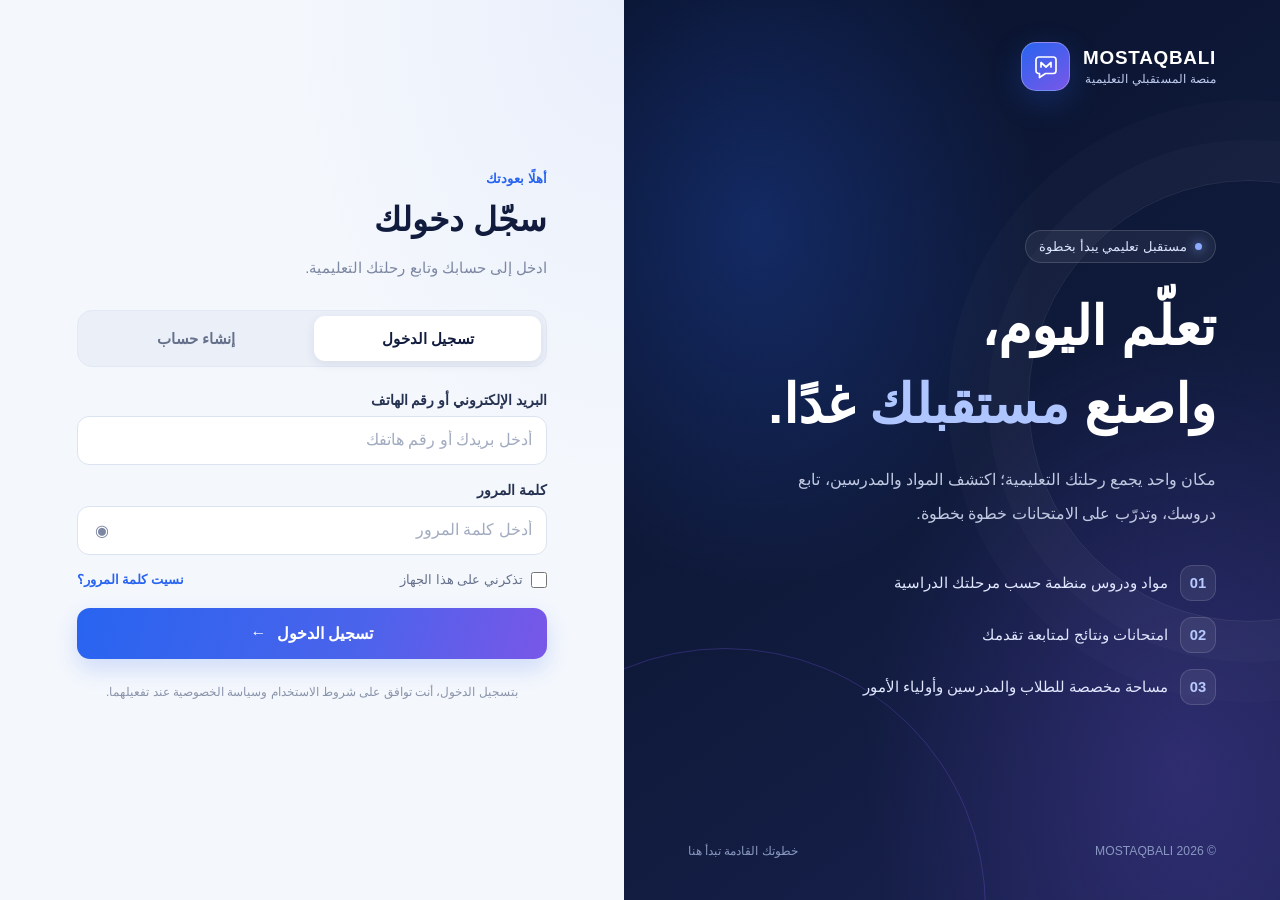
==== auth.html @ 2b3e55a7 "Update print statement from 'Hello' to 'Goodbye'" ====
<!DOCTYPE html>
<html lang="ar" dir="rtl">
<head>
<meta charset="UTF-8">
<meta name="viewport" content="width=device-width, initial-scale=1.0, viewport-fit=cover">
<meta name="theme-color" content="#101B3D">
<meta name="description" content="سجّل دخولك إلى منصة المستقبلي التعليمية أو أنشئ حسابك الجديد.">
<title>تسجيل الدخول | MOSTAQBALI</title>

<style>
:root {
  --navy: #101B3D;
  --navy-dark: #09122B;
  --blue: #2864F0;
  --purple: #7957E8;
  --bg: #F4F7FC;
  --white: #FFFFFF;
  --text: #192544;
  --muted: #7C87A2;
  --border: #E2E8F4;
  --success: #168653;
  --danger: #D63848;
  --radius: 18px;
}

* {
  box-sizing: border-box;
  margin: 0;
  padding: 0;
}

[hidden] {
  display: none !important;
}

html {
  min-height: 100%;
  scroll-behavior: smooth;
}

body {
  min-height: 100vh;
  min-height: 100dvh;
  font-family: "Cairo", "Segoe UI", Tahoma, Arial, sans-serif;
  color: var(--text);
  background: var(--bg);
}

button,
input,
select {
  font: inherit;
}

button,
select {
  cursor: pointer;
}

button:focus-visible,
input:focus-visible,
select:focus-visible {
  outline: 3px solid rgba(40,100,240,.22);
  outline-offset: 2px;
}

button:disabled {
  cursor: wait;
  opacity: .7;
}

.auth-layout {
  display: grid;
  grid-template-columns: minmax(0, 1fr) minmax(420px, .95fr);
  min-height: 100vh;
  min-height: 100dvh;
}

.brand-panel {
  position: relative;
  isolation: isolate;
  display: flex;
  flex-direction: column;
  justify-content: space-between;
  min-height: 100%;
  padding: 42px clamp(25px, 5vw, 76px);
  overflow: hidden;
  color: var(--white);
  background:
    radial-gradient(ellipse at 20% 25%, rgba(40,100,240,.26), transparent 38%),
    radial-gradient(ellipse at 85% 85%, rgba(121,87,232,.24), transparent 40%),
    linear-gradient(145deg, #09122B, #101B3D 58%, #1B2252);
}

.brand-panel::before,
.brand-panel::after {
  content: "";
  position: absolute;
  z-index: -1;
  width: 440px;
  height: 440px;
  border: 1px solid rgba(255,255,255,.09);
  border-radius: 50%;
  pointer-events: none;
}

.brand-panel::before {
  top: 20%;
  right: -190px;
  box-shadow: 0 0 0 40px rgba(255,255,255,.018),
              0 0 0 80px rgba(255,255,255,.015);
}

.brand-panel::after {
  bottom: -270px;
  left: -160px;
  width: 520px;
  height: 520px;
  border-color: rgba(121,87,232,.28);
}

.brand-header {
  display: flex;
  align-items: center;
  gap: 13px;
  direction: ltr;
  align-self: flex-start;
}

.logo-box {
  display: grid;
  place-items: center;
  width: 49px;
  height: 49px;
  flex-shrink: 0;
  border: 1px solid rgba(255,255,255,.28);
  border-radius: 15px;
  background: linear-gradient(145deg, var(--blue), var(--purple));
  box-shadow: 0 10px 30px rgba(40,100,240,.25);
}

.logo-box svg {
  width: 32px;
  height: 32px;
}

.brand-header-name {
  color: white;
  font-family: "Segoe UI", Arial, sans-serif;
  font-size: 1.18rem;
  font-weight: 800;
  letter-spacing: .04em;
}

.brand-header-subtitle {
  margin-top: 3px;
  color: #BFCBF0;
  font-size: .75rem;
  letter-spacing: .01em;
  direction: rtl;
}

.brand-main {
  width: min(100%, 540px);
  margin: 65px auto;
}

.brand-pill {
  display: inline-flex;
  align-items: center;
  gap: 8px;
  padding: 8px 13px;
  border: 1px solid rgba(255,255,255,.15);
  border-radius: 999px;
  background: rgba(255,255,255,.06);
  color: #DCE6FF;
  font-size: .8rem;
}

.brand-pill-dot {
  width: 7px;
  height: 7px;
  border-radius: 50%;
  background: #8DABFF;
  box-shadow: 0 0 12px #8DABFF;
}

.brand-title {
  margin-top: 25px;
  font-size: clamp(2rem, 4.2vw, 3.45rem);
  line-height: 1.45;
  font-weight: 800;
}

.brand-title span {
  color: #AFC5FF;
}

.brand-description {
  max-width: 440px;
  margin-top: 19px;
  color: #C0C9E1;
  font-size: 1rem;
  line-height: 2.1;
}

.feature-list {
  display: grid;
  gap: 16px;
  margin-top: 34px;
}

.feature-item {
  display: flex;
  align-items: center;
  gap: 12px;
  color: #E0E7FF;
  font-size: .92rem;
}

.feature-icon {
  display: grid;
  place-items: center;
  width: 36px;
  height: 36px;
  flex-shrink: 0;
  border: 1px solid rgba(255,255,255,.13);
  border-radius: 12px;
  background: rgba(255,255,255,.07);
  color: #B7C9FF;
  font-weight: 800;
}

.brand-footer {
  display: flex;
  justify-content: space-between;
  gap: 12px;
  color: #8998C0;
  font-size: .76rem;
}

.form-panel {
  display: flex;
  justify-content: center;
  align-items: flex-start;
  padding: 38px clamp(20px, 4vw, 64px);
  background:
    radial-gradient(ellipse at 100% 0%, rgba(40,100,240,.055), transparent 38%),
    var(--bg);
  overflow-y: auto;
}

.form-container {
  width: min(100%, 470px);
  padding-block: 10px 35px;
  margin: auto;
}

.mobile-brand {
  display: none;
  align-items: center;
  justify-content: center;
  gap: 10px;
  margin-bottom: 28px;
}

.mobile-brand .logo-box {
  width: 43px;
  height: 43px;
  border-radius: 13px;
}

.mobile-brand .logo-box svg {
  width: 29px;
  height: 29px;
}

.mobile-brand-name {
  direction: ltr;
  font-family: "Segoe UI", Arial, sans-serif;
  font-weight: 800;
  color: var(--navy);
  letter-spacing: .03em;
}

.form-heading {
  margin-bottom: 27px;
}

.eyebrow {
  margin-bottom: 9px;
  color: var(--blue);
  font-size: .81rem;
  font-weight: 800;
}

.form-heading h1 {
  color: var(--navy);
  font-size: clamp(1.65rem, 3vw, 2.05rem);
  line-height: 1.55;
  font-weight: 800;
}

.form-heading p {
  margin-top: 9px;
  color: var(--muted);
  font-size: .92rem;
  line-height: 1.9;
}

.mode-tabs {
  display: grid;
  grid-template-columns: 1fr 1fr;
  gap: 5px;
  padding: 5px;
  margin-bottom: 25px;
  border: 1px solid var(--border);
  border-radius: 15px;
  background: #EAEFF8;
}

.mode-tab {
  min-height: 45px;
  padding: 10px;
  border: 0;
  border-radius: 11px;
  background: transparent;
  color: #65708A;
  font-size: .91rem;
  font-weight: 700;
  transition: background .2s, color .2s, box-shadow .2s;
}

.mode-tab.active {
  color: var(--navy);
  background: white;
  box-shadow: 0 3px 12px rgba(16,27,61,.08);
}

.auth-form {
  display: grid;
  gap: 17px;
}

.field {
  display: grid;
  gap: 8px;
}

.field label,
.field-label {
  color: #263251;
  font-size: .85rem;
  font-weight: 700;
}

.input-wrap {
  position: relative;
}

.input-wrap input,
.field > input,
.field select {
  width: 100%;
  min-height: 49px;
  padding: 12px 14px;
  border: 1px solid #DCE3F0;
  border-radius: 12px;
  background: white;
  color: var(--text);
  outline: none;
  transition: border-color .2s, box-shadow .2s;
}

.input-wrap input {
  padding-left: 48px;
}

.input-wrap input:focus,
.field > input:focus,
.field select:focus {
  border-color: var(--blue);
  box-shadow: 0 0 0 4px rgba(40,100,240,.08);
}

input::placeholder {
  color: #A2ABC0;
}

.password-toggle {
  position: absolute;
  top: 50%;
  left: 8px;
  display: grid;
  place-items: center;
  width: 34px;
  height: 34px;
  border: 0;
  border-radius: 9px;
  background: transparent;
  color: #7C87A2;
  transform: translateY(-50%);
}

.password-toggle:hover {
  background: #F1F4FA;
}

.form-row {
  display: flex;
  align-items: center;
  justify-content: space-between;
  gap: 12px;
}

.remember-option {
  display: inline-flex;
  align-items: center;
  gap: 8px;
  color: #65708A;
  font-size: .82rem;
  cursor: pointer;
}

.remember-option input {
  width: 16px;
  height: 16px;
  accent-color: var(--blue);
}

.text-button {
  padding: 0;
  border: 0;
  background: transparent;
  color: var(--blue);
  font-size: .83rem;
  font-weight: 700;
  cursor: pointer;
}

.text-button:hover {
  color: var(--purple);
  text-decoration: underline;
}

.primary-button {
  display: flex;
  justify-content: center;
  align-items: center;
  gap: 10px;
  width: 100%;
  min-height: 51px;
  padding: 13px 18px;
  margin-top: 3px;
  border: 0;
  border-radius: 13px;
  background: linear-gradient(105deg, var(--blue), #4B63EB 60%, var(--purple));
  box-shadow: 0 10px 22px rgba(40,100,240,.18);
  color: white;
  font-weight: 800;
  transition: transform .2s, box-shadow .2s;
}

.primary-button:hover {
  transform: translateY(-1px);
  box-shadow: 0 13px 26px rgba(40,100,240,.24);
}

.primary-button:active {
  transform: scale(.99);
}

.divider {
  display: flex;
  align-items: center;
  gap: 13px;
  margin: 21px 0;
  color: #9AA4B9;
  font-size: .78rem;
}

.divider::before,
.divider::after {
  content: "";
  flex: 1;
  height: 1px;
  background: var(--border);
}

.role-label {
  margin-bottom: 10px;
}

.role-options {
  display: grid;
  grid-template-columns: repeat(3, minmax(0, 1fr));
  gap: 9px;
}

.role-option {
  position: relative;
}

.role-option input {
  position: absolute;
  opacity: 0;
  pointer-events: none;
}

.role-card {
  display: flex;
  flex-direction: column;
  align-items: center;
  justify-content: center;
  gap: 8px;
  min-height: 88px;
  padding: 10px 5px;
  border: 1px solid #DCE3F0;
  border-radius: 13px;
  background: white;
  color: #65708A;
  text-align: center;
  font-size: .78rem;
  font-weight: 700;
  cursor: pointer;
  transition: border-color .2s, background .2s, color .2s;
}

.role-card svg {
  width: 25px;
  height: 25px;
  color: #7886A8;
}

.role-option input:checked + .role-card {
  border-color: var(--blue);
  background: #F0F5FF;
  color: var(--blue);
  box-shadow: 0 0 0 2px rgba(40,100,240,.06);
}

.role-option input:checked + .role-card svg {
  color: var(--blue);
}

.role-option input:focus-visible + .role-card {
  outline: 3px solid rgba(40,100,240,.22);
  outline-offset: 2px;
}

.register-fields {
  display: grid;
  gap: 16px;
}

.two-columns {
  display: grid;
  grid-template-columns: 1fr 1fr;
  gap: 12px;
}

.upload-box {
  display: flex;
  align-items: center;
  gap: 13px;
  padding: 13px;
  border: 1px dashed #BFCBE0;
  border-radius: 13px;
  background: white;
}

.avatar-preview {
  display: grid;
  place-items: center;
  width: 56px;
  height: 56px;
  flex-shrink: 0;
  overflow: hidden;
  border: 1px solid var(--border);
  border-radius: 50%;
  background: #EEF3FF;
  color: var(--blue);
  font-size: 1.2rem;
  font-weight: 800;
}

.avatar-preview img {
  width: 100%;
  height: 100%;
  object-fit: cover;
}

.upload-copy {
  flex: 1;
  min-width: 0;
}

.upload-copy strong {
  display: block;
  margin-bottom: 4px;
  color: #263251;
  font-size: .83rem;
}

.upload-copy p {
  color: var(--muted);
  font-size: .73rem;
  line-height: 1.7;
}

.upload-button {
  display: inline-flex;
  align-items: center;
  justify-content: center;
  padding: 8px 11px;
  border: 1px solid #DCE3F0;
  border-radius: 9px;
  background: white;
  color: var(--blue);
  font-size: .76rem;
  font-weight: 700;
  cursor: pointer;
}

.upload-button:hover {
  background: #F0F5FF;
}

.upload-input {
  display: none;
}

.notice {
  padding: 12px 14px;
  border: 1px solid #DCE8FF;
  border-radius: 12px;
  background: #F0F5FF;
  color: #465A83;
  font-size: .78rem;
  line-height: 1.9;
}

.notice strong {
  color: #234DB0;
}

.status-message {
  display: none;
  padding: 12px 14px;
  border-radius: 11px;
  font-size: .84rem;
  line-height: 1.8;
}

.status-message.show {
  display: block;
}

.status-message.error {
  border: 1px solid #F2C9CE;
  background: #FFF0F1;
  color: #A82334;
}

.status-message.success {
  border: 1px solid #BDE8D0;
  background: #EDFFF5;
  color: #126C41;
}

.status-message.info {
  border: 1px solid #DCE8FF;
  background: #F0F5FF;
  color: #234DB0;
}

.form-legal {
  margin-top: 22px;
  color: #8A94AA;
  font-size: .75rem;
  line-height: 1.9;
  text-align: center;
}

.form-legal a {
  color: var(--blue);
  text-decoration: none;
}

.form-legal a:hover {
  text-decoration: underline;
}

.back-button {
  display: inline-flex;
  align-items: center;
  gap: 8px;
  margin-bottom: 22px;
  padding: 7px 0;
  border: 0;
  background: transparent;
  color: #697590;
  font-size: .85rem;
  cursor: pointer;
}

.back-button:hover {
  color: var(--blue);
}

.footer-mobile {
  display: none;
  margin-top: 25px;
  color: #8A94AA;
  font-size: .73rem;
  text-align: center;
}

@media (max-width: 980px) {
  .auth-layout {
    grid-template-columns: minmax(0, 1fr) minmax(390px, 1fr);
  }

  .brand-panel {
    padding: 32px 28px;
  }

  .brand-title {
    font-size: 2.35rem;
  }

  .form-panel {
    padding-inline: 25px;
  }
}

@media (max-width: 760px) {
  .auth-layout {
    display: block;
  }

  .brand-panel {
    display: none;
  }

  .form-panel {
    min-height: 100vh;
    min-height: 100dvh;
    padding: 28px 20px;
  }

  .form-container {
    width: min(100%, 470px);
    margin: 0 auto;
  }

  .mobile-brand {
    display: flex;
  }

  .footer-mobile {
    display: block;
  }

  .form-heading {
    margin-bottom: 22px;
  }
}

@media (max-width: 420px) {
  .form-panel {
    padding: 23px 15px;
  }

  .form-container {
    padding-top: 0;
  }

  .form-heading h1 {
    font-size: 1.65rem;
  }

  .two-columns {
    grid-template-columns: 1fr;
  }

  .role-options {
    gap: 6px;
  }

  .role-card {
    min-height: 81px;
    font-size: .73rem;
  }

  .upload-box {
    flex-wrap: wrap;
  }

  .upload-button {
    margin-right: auto;
  }
}

@media (prefers-reduced-motion: reduce) {
  *,
  *::before,
  *::after {
    scroll-behavior: auto !important;
    transition-duration: .01ms !important;
  }
}
</style>
</head>

<body>

<main class="auth-layout">

  <aside class="brand-panel" aria-label="معلومات عن المستقبلي">
    <header class="brand-header">
      <div class="logo-box" aria-hidden="true">
        <svg viewBox="0 0 64 64" fill="none" xmlns="http://www.w3.org/2000/svg">
          <path d="M12 17.5C12 14.46 14.46 12 17.5 12H46.5C49.54 12 52 14.46 52 17.5V39.5C52 42.54 49.54 45 46.5 45H31L19 53V45H17.5C14.46 45 12 42.54 12 39.5V17.5Z" stroke="white" stroke-width="3.4" stroke-linejoin="round"/>
          <path d="M22 32V23L32 32L42 23V32" stroke="white" stroke-width="3.4" stroke-linecap="round" stroke-linejoin="round"/>
        </svg>
      </div>
      <div>
        <div class="brand-header-name">MOSTAQBALI</div>
        <div class="brand-header-subtitle">منصة المستقبلي التعليمية</div>
      </div>
    </header>

    <section class="brand-main">
      <div class="brand-pill">
        <span class="brand-pill-dot"></span>
        مستقبل تعليمي يبدأ بخطوة
      </div>

      <h2 class="brand-title">
        تعلّم اليوم،<br>
        واصنع <span>مستقبلك</span> غدًا.
      </h2>

      <p class="brand-description">
        مكان واحد يجمع رحلتك التعليمية؛ اكتشف المواد والمدرسين،
        تابع دروسك، وتدرّب على الامتحانات خطوة بخطوة.
      </p>

      <div class="feature-list">
        <div class="feature-item">
          <span class="feature-icon" aria-hidden="true">01</span>
          <span>مواد ودروس منظمة حسب مرحلتك الدراسية</span>
        </div>
        <div class="feature-item">
          <span class="feature-icon" aria-hidden="true">02</span>
          <span>امتحانات ونتائج لمتابعة تقدمك</span>
        </div>
        <div class="feature-item">
          <span class="feature-icon" aria-hidden="true">03</span>
          <span>مساحة مخصصة للطلاب والمدرسين وأولياء الأمور</span>
        </div>
      </div>
    </section>

    <footer class="brand-footer">
      <span>© <span id="currentYear">2026</span> MOSTAQBALI</span>
      <span>خطوتك القادمة تبدأ هنا</span>
    </footer>
  </aside>

  <section class="form-panel">
    <div class="form-container">

      <div class="mobile-brand">
        <div class="logo-box" aria-hidden="true">
          <svg viewBox="0 0 64 64" fill="none" xmlns="http://www.w3.org/2000/svg">
            <path d="M12 17.5C12 14.46 14.46 12 17.5 12H46.5C49.54 12 52 14.46 52 17.5V39.5C52 42.54 49.54 45 46.5 45H31L19 53V45H17.5C14.46 45 12 42.54 12 39.5V17.5Z" stroke="white" stroke-width="3.4" stroke-linejoin="round"/>
            <path d="M22 32V23L32 32L42 23V32" stroke="white" stroke-width="3.4" stroke-linecap="round" stroke-linejoin="round"/>
          </svg>
        </div>
        <div class="mobile-brand-name">MOSTAQBALI</div>
      </div>

      <section id="loginView">
        <header class="form-heading">
          <div class="eyebrow">أهلًا بعودتك</div>
          <h1>سجّل دخولك</h1>
          <p>ادخل إلى حسابك وتابع رحلتك التعليمية.</p>
        </header>

        <div class="mode-tabs" role="tablist" aria-label="نوع العملية">
          <button class="mode-tab active" id="loginTab" type="button" role="tab" aria-selected="true">تسجيل الدخول</button>
          <button class="mode-tab" id="registerTab" type="button" role="tab" aria-selected="false">إنشاء حساب</button>
        </div>

        <form class="auth-form" id="loginForm" novalidate>
          <div class="field">
            <label for="loginIdentifier">البريد الإلكتروني أو رقم الهاتف</label>
            <input id="loginIdentifier" name="identifier" type="text" autocomplete="username" placeholder="أدخل بريدك أو رقم هاتفك" required>
          </div>

          <div class="field">
            <label for="loginPassword">كلمة المرور</label>
            <div class="input-wrap">
              <input id="loginPassword" name="password" type="password" autocomplete="current-password" placeholder="أدخل كلمة المرور" required minlength="8">
              <button class="password-toggle" type="button" data-toggle-password="loginPassword" aria-label="إظهار كلمة المرور">◉</button>
            </div>
          </div>

          <div class="form-row">
            <label class="remember-option">
              <input type="checkbox" id="rememberMe">
              <span>تذكرني على هذا الجهاز</span>
            </label>
            <button class="text-button" type="button" id="forgotLink">نسيت كلمة المرور؟</button>
          </div>

          <div class="status-message" id="loginMessage" role="status" aria-live="polite"></div>

          <button class="primary-button" type="submit">
            <span>تسجيل الدخول</span>
            <span aria-hidden="true">←</span>
          </button>
        </form>

        <p class="form-legal">
          بتسجيل الدخول، أنت توافق على شروط الاستخدام وسياسة الخصوصية عند تفعيلهما.
        </p>
      </section>

      <section id="registerView" hidden>
        <header class="form-heading">
          <div class="eyebrow">ابدأ رحلتك معنا</div>
          <h1>أنشئ حسابك</h1>
          <p>املأ بياناتك الأساسية لاختيار الواجهة المناسبة لك.</p>
        </header>

        <div class="mode-tabs" role="tablist" aria-label="نوع العملية">
          <button class="mode-tab" id="loginTab2" type="button" role="tab" aria-selected="false">تسجيل الدخول</button>
          <button class="mode-tab active" id="registerTab2" type="button" role="tab" aria-selected="true">إنشاء حساب</button>
        </div>

        <form class="auth-form" id="registerForm" novalidate>
          <div class="field">
            <label class="field-label">نوع الحساب</label>
            <div class="role-options">
              <label class="role-option">
                <input type="radio" name="role" value="student" checked>
                <span class="role-card">
                  <svg viewBox="0 0 24 24" fill="none" stroke="currentColor" stroke-width="1.8" aria-hidden="true">
                    <path d="M3 9L12 4L21 9L12 14L3 9Z" stroke-linejoin="round"/>
                    <path d="M6 11V16C9 19 15 19 18 16V11M21 9V15" stroke-linecap="round" stroke-linejoin="round"/>
                  </svg>
                  طالب
                </span>
              </label>

              <label class="role-option">
                <input type="radio" name="role" value="teacher">
                <span class="role-card">
                  <svg viewBox="0 0 24 24" fill="none" stroke="currentColor" stroke-width="1.8" aria-hidden="true">
                    <rect x="3" y="4" width="18" height="13" rx="2"/>
                    <path d="M8 21H16M12 17V21M8 9H16M8 12H13" stroke-linecap="round"/>
                  </svg>
                  مدرس
                </span>
              </label>

              <label class="role-option">
                <input type="radio" name="role" value="parent">
                <span class="role-card">
                  <svg viewBox="0 0 24 24" fill="none" stroke="currentColor" stroke-width="1.8" aria-hidden="true">
                    <circle cx="9" cy="8" r="3"/>
                    <path d="M3 20V18C3 14.7 5.7 13 9 13C12.3 13 15 14.7 15 18V20M17 5.5C19 6 20 7.2 20 9C20 10.5 19.2 11.5 17.5 12M18 15C20 15.5 21 17 21 19V20" stroke-linecap="round"/>
                  </svg>
                  ولي أمر
                </span>
              </label>
            </div>
          </div>

          <div class="field">
            <label for="registerName">الاسم الكامل</label>
            <input id="registerName" name="name" type="text" autocomplete="name" placeholder="اكتب اسمك بالكامل" required minlength="3" maxlength="100">
          </div>

          <div class="two-columns">
            <div class="field">
              <label for="registerEmail">البريد الإلكتروني</label>
              <input id="registerEmail" name="email" type="email" autocomplete="email" placeholder="name@example.com" required>
            </div>
            <div class="field">
              <label for="registerPhone">رقم الهاتف</label>
              <input id="registerPhone" name="phone" type="tel" inputmode="tel" autocomplete="tel" placeholder="01xxxxxxxxx" required>
            </div>
          </div>

          <div class="two-columns">
            <div class="field">
              <label for="registerPassword">كلمة المرور</label>
              <div class="input-wrap">
                <input id="registerPassword" name="password" type="password" autocomplete="new-password" placeholder="8 أحرف على الأقل" minlength="8" required>
                <button class="password-toggle" type="button" data-toggle-password="registerPassword" aria-label="إظهار كلمة المرور">◉</button>
              </div>
            </div>
            <div class="field">
              <label for="confirmPassword">تأكيد كلمة المرور</label>
              <div class="input-wrap">
                <input id="confirmPassword" name="confirmPassword" type="password" autocomplete="new-password" placeholder="أعد كتابة كلمة المرور" minlength="8" required>
                <button class="password-toggle" type="button" data-toggle-password="confirmPassword" aria-label="إظهار كلمة المرور">◉</button>
              </div>
            </div>
          </div>

          <div class="field">
            <label for="governorate">المحافظة</label>
            <select id="governorate" name="governorate" required>
              <option value="">اختر المحافظة</option>
              <option>القاهرة</option>
              <option>الجيزة</option>
              <option>الإسكندرية</option>
              <option>القليوبية</option>
              <option>المنوفية</option>
              <option>الغربية</option>
              <option>الشرقية</option>
              <option>الدقهلية</option>
              <option>دمياط</option>
              <option>كفر الشيخ</option>
              <option>البحيرة</option>
              <option>الإسماعيلية</option>
              <option>بورسعيد</option>
              <option>السويس</option>
              <option>شمال سيناء</option>
              <option>جنوب سيناء</option>
              <option>البحر الأحمر</option>
              <option>مطروح</option>
              <option>الفيوم</option>
              <option>بني سويف</option>
              <option>المنيا</option>
              <option>أسيوط</option>
              <option>سوهاج</option>
              <option>قنا</option>
              <option>الأقصر</option>
              <option>أسوان</option>
              <option>الوادي الجديد</option>
            </select>
          </div>

          <div class="two-columns">
            <div class="field">
              <label for="district">المركز أو الحي</label>
              <input id="district" name="district" type="text" placeholder="اكتب المركز أو الحي" required>
            </div>
            <div class="field">
              <label for="locality">القرية أو المنطقة</label>
              <input id="locality" name="locality" type="text" placeholder="اكتب المنطقة" required>
            </div>
          </div>

          <div class="field" id="studentEducationFields">
            <label for="stage">المرحلة الدراسية</label>
            <select id="stage" name="stage">
              <option value="">اختر المرحلة</option>
              <option value="primary">الابتدائية</option>
              <option value="preparatory">الإعدادية</option>
              <option value="secondary">الثانوية</option>
            </select>
          </div>

          <div class="two-columns" id="gradeBranchFields">
            <div class="field">
              <label for="grade">الصف الدراسي</label>
              <select id="grade" name="grade" disabled>
                <option value="">اختر الصف</option>
              </select>
            </div>
            <div class="field" id="branchField" hidden>
              <label for="branch">الشعبة</label>
              <select id="branch" name="branch">
                <option value="">اختر الشعبة</option>
              </select>
            </div>
          </div>

          <div class="field">
            <label class="field-label" for="profileImage">الصورة الشخصية (اختياري)</label>
            <div class="upload-box">
              <div class="avatar-preview" id="avatarPreview" aria-label="معاينة الصورة">م</div>
              <div class="upload-copy">
                <strong>أضف صورة لحسابك</strong>
                <p>PNG أو JPG — حتى 3 ميجابايت</p>
              </div>
              <label class="upload-button" for="profileImage">اختيار صورة</label>
              <input class="upload-input" id="profileImage" name="profileImage" type="file" accept="image/png,image/jpeg,image/webp">
            </div>
          </div>

          <label class="remember-option">
            <input id="acceptTerms" type="checkbox" required>
            <span>أوافق على شروط الاستخدام وسياسة الخصوصية.</span>
          </label>

          <div class="notice">
            <strong>تنبيه:</strong> التسجيل في هذه النسخة هو نموذج واجهة فقط. لن يتم إنشاء حساب حقيقي أو حفظ كلمة المرور قبل ربط النظام بخادم آمن.
          </div>

          <div class="status-message" id="registerMessage" role="status" aria-live="polite"></div>

          <button class="primary-button" type="submit">
            <span>مراجعة بيانات الحساب</span>
            <span aria-hidden="true">←</span>
          </button>
        </form>

        <p class="form-legal">يمكنك تعديل بياناتك قبل إرسالها إلى نظام التسجيل الحقيقي عند تفعيله.</p>
      </section>

      <section id="forgotView" hidden>
        <button class="back-button" id="backToLogin" type="button">→ العودة لتسجيل الدخول</button>

        <header class="form-heading">
          <div class="eyebrow">استعادة الوصول</div>
          <h1>نسيت كلمة المرور؟</h1>
          <p>أدخل البريد الإلكتروني المرتبط بحسابك. ستحتاج خدمة المصادقة الحقيقية لإرسال رابط الاستعادة.</p>
        </header>

        <form class="auth-form" id="forgotForm" novalidate>
          <div class="field">
            <label for="forgotEmail">البريد الإلكتروني</label>
            <input id="forgotEmail" name="email" type="email" autocomplete="email" placeholder="name@example.com" required>
          </div>

          <div class="notice">
            <strong>ملاحظة:</strong> لن يتم إرسال رسالة فعلية قبل ربط الموقع بخدمة البريد والمصادقة.
          </div>

          <div class="status-message" id="forgotMessage" role="status" aria-live="polite"></div>

          <button class="primary-button" type="submit">متابعة الاستعادة ←</button>
        </form>
      </section>

      <footer class="footer-mobile">
        © <span id="mobileYear">2026</span> MOSTAQBALI — المستقبلي
      </footer>

    </div>
  </section>
</main>

<script>
(function () {
  "use strict";

  const $ = (selector) => document.querySelector(selector);

  const loginView = $("#loginView");
  const registerView = $("#registerView");
  const forgotView = $("#forgotView");

  const loginTab = $("#loginTab");
  const registerTab = $("#registerTab");
  const loginTab2 = $("#loginTab2");
  const registerTab2 = $("#registerTab2");

  const loginForm = $("#loginForm");
  const registerForm = $("#registerForm");
  const forgotForm = $("#forgotForm");

  const loginMessage = $("#loginMessage");
  const registerMessage = $("#registerMessage");
  const forgotMessage = $("#forgotMessage");

  const roleInputs = document.querySelectorAll('input[name="role"]');
  const studentEducationFields = $("#studentEducationFields");
  const gradeBranchFields = $("#gradeBranchFields");
  const stageSelect = $("#stage");
  const gradeSelect = $("#grade");
  const branchField = $("#branchField");
  const branchSelect = $("#branch");

  $("#currentYear").textContent = new Date().getFullYear();
  $("#mobileYear").textContent = new Date().getFullYear();

  function showMessage(element, message, type) {
    element.textContent = message;
    element.className = "status-message show " + type;
  }

  function clearMessage(element) {
    element.textContent = "";
    element.className = "status-message";
  }

  function showView(viewName) {
    loginView.hidden = viewName !== "login";
    registerView.hidden = viewName !== "register";
    forgotView.hidden = viewName !== "forgot";

    loginTab.classList.toggle("active", viewName === "login");
    registerTab.classList.toggle("active", viewName === "register");
    loginTab.setAttribute("aria-selected", String(viewName === "login"));
    registerTab.setAttribute("aria-selected", String(viewName === "register"));

    loginTab2.classList.toggle("active", viewName === "login");
    registerTab2.classList.toggle("active", viewName === "register");
    loginTab2.setAttribute("aria-selected", String(viewName === "login"));
    registerTab2.setAttribute("aria-selected", String(viewName === "register"));

    clearMessage(loginMessage);
    clearMessage(registerMessage);
    clearMessage(forgotMessage);

    window.scrollTo({ top: 0, behavior: "smooth" });
  }

  loginTab.addEventListener("click", () => showView("login"));
  registerTab.addEventListener("click", () => showView("register"));
  loginTab2.addEventListener("click", () => showView("login"));
  registerTab2.addEventListener("click", () => showView("register"));

  $("#forgotLink").addEventListener("click", () => showView("forgot"));
  $("#backToLogin").addEventListener("click", () => showView("login"));

  document.querySelectorAll("[data-toggle-password]").forEach((button) => {
    button.addEventListener("click", () => {
      const input = document.getElementById(button.dataset.togglePassword);
      if (!input) return;

      const willShow = input.type === "password";
      input.type = willShow ? "text" : "password";
      button.setAttribute("aria-label", willShow ? "إخفاء كلمة المرور" : "إظهار كلمة المرور");
      button.textContent = willShow ? "◎" : "◉";
    });
  });

  function selectedRole() {
    const selected = document.querySelector('input[name="role"]:checked');
    return selected ? selected.value : "student";
  }

  function updateRoleFields() {
    const role = selectedRole();
    const isStudent = role === "student";

    studentEducationFields.hidden = !isStudent;
    gradeBranchFields.hidden = !isStudent;

    stageSelect.required = isStudent;
    gradeSelect.required = isStudent;

    if (!isStudent) {
      stageSelect.value = "";
      gradeSelect.innerHTML = '<option value="">اختر الصف</option>';
      gradeSelect.disabled = true;
      branchField.hidden = true;
      branchSelect.required = false;
      branchSelect.innerHTML = '<option value="">اختر الشعبة</option>';
    }
  }

  roleInputs.forEach((input) => {
    input.addEventListener("change", updateRoleFields);
  });

  const gradeOptions = {
    primary: [
      ["1", "الصف الأول الابتدائي"],
      ["2", "الصف الثاني الابتدائي"],
      ["3", "الصف الثالث الابتدائي"],
      ["4", "الصف الرابع الابتدائي"],
      ["5", "الصف الخامس الابتدائي"],
      ["6", "الصف السادس الابتدائي"]
    ],
    preparatory: [
      ["1", "الصف الأول الإعدادي"],
      ["2", "الصف الثاني الإعدادي"],
      ["3", "الصف الثالث الإعدادي"]
    ],
    secondary: [
      ["1", "الصف الأول الثانوي"],
      ["2", "الصف الثاني الثانوي"],
      ["3", "الصف الثالث الثانوي"]
    ]
  };

  stageSelect.addEventListener("change", function () {
    const stage = stageSelect.value;
    gradeSelect.innerHTML = '<option value="">اختر الصف</option>';

    (gradeOptions[stage] || []).forEach(([value, label]) => {
      const option = document.createElement("option");
      option.value = value;
      option.textContent = label;
      gradeSelect.appendChild(option);
    });

    gradeSelect.disabled = !stage;
    gradeSelect.value = "";
    branchField.hidden = true;
    branchSelect.required = false;
    branchSelect.innerHTML = '<option value="">اختر الشعبة</option>';
  });

  gradeSelect.addEventListener("change", function () {
    const needsBranch = stageSelect.value === "secondary" &&
      (gradeSelect.value === "2" || gradeSelect.value === "3");

    branchField.hidden = !needsBranch;
    branchSelect.required = needsBranch;
    branchSelect.innerHTML = '<option value="">اختر الشعبة</option>';

    if (!needsBranch) return;

    const options = gradeSelect.value === "2"
      ? [
          ["science", "علمي"],
          ["literary", "أدبي"]
        ]
      : [
          ["science_science", "علمي علوم"],
          ["science_math", "علمي رياضة"],
          ["literary", "أدبي"]
        ];

    options.forEach(([value, label]) => {
      const option = document.createElement("option");
      option.value = value;
      option.textContent = label;
      branchSelect.appendChild(option);
    });
  });

  $("#profileImage").addEventListener("change", function () {
    const file = this.files && this.files[0];
    const preview = $("#avatarPreview");

    if (!file) {
      preview.textContent = "م";
      preview.replaceChildren(document.createTextNode("م"));
      return;
    }

    const allowedTypes = ["image/jpeg", "image/png", "image/webp"];
    const maxSize = 3 * 1024 * 1024;

    if (!allowedTypes.includes(file.type)) {
      this.value = "";
      preview.textContent = "م";
      showMessage(registerMessage, "نوع الصورة غير مدعوم. اختر PNG أو JPG أو WEBP.", "error");
      return;
    }

    if (file.size > maxSize) {
      this.value = "";
      preview.textContent = "م";
      showMessage(registerMessage, "حجم الصورة أكبر من 3 ميجابايت. اختر صورة أصغر.", "error");
      return;
    }

    const reader = new FileReader();

    reader.onload = function (event) {
      const image = document.createElement("img");
      image.src = event.target.result;
      image.alt = "معاينة الصورة الشخصية";
      preview.replaceChildren(image);
    };

    reader.onerror = function () {
      showMessage(registerMessage, "تعذرت قراءة الصورة. جرّب اختيار صورة أخرى.", "error");
    };

    reader.readAsDataURL(file);
    clearMessage(registerMessage);
  });

  loginForm.addEventListener("submit", function (event) {
    event.preventDefault();
    clearMessage(loginMessage);

    if (!loginForm.reportValidity()) return;

    showMessage(
      loginMessage,
      "واجهة تسجيل الدخول جاهزة، لكن التحقق من الحسابات غير مفعّل بعد. سنربطها بخادم آمن قبل استخدام الحسابات الحقيقية.",
      "info"
    );
  });

  registerForm.addEventListener("submit", function (event) {
    event.preventDefault();
    clearMessage(registerMessage);

    if (!registerForm.reportValidity()) return;

    const password = $("#registerPassword").value;
    const confirmPassword = $("#confirmPassword").value;
    const phone = $("#registerPhone").value.replace(/[\s()-]/g, "");
    const email = $("#registerEmail").value.trim();
    const role = selectedRole();

    if (password.length < 8) {
      showMessage(registerMessage, "كلمة المرور يجب ألا تقل عن 8 أحرف.", "error");
      $("#registerPassword").focus();
      return;
    }

    if (password !== confirmPassword) {
      showMessage(registerMessage, "كلمتا المرور غير متطابقتين.", "error");
      $("#confirmPassword").focus();
      return;
    }

    if (!/^(?:\+?20)?0?1[0125]\d{8}$/.test(phone)) {
      showMessage(registerMessage, "رقم الهاتف المصري غير مكتمل أو غير صحيح. راجع الرقم وحاول مرة أخرى.", "error");
      $("#registerPhone").focus();
      return;
    }

    if (!/^[^\s@]+@[^\s@]+\.[^\s@]+$/.test(email)) {
      showMessage(registerMessage, "أدخل بريدًا إلكترونيًا صحيحًا.", "error");
      $("#registerEmail").focus();
      return;
    }

    if (role === "student" && !stageSelect.value) {
      showMessage(registerMessage, "اختر المرحلة الدراسية.", "error");
      stageSelect.focus();
      return;
    }

    if (role === "student" && !gradeSelect.value) {
      showMessage(registerMessage, "اختر الصف الدراسي.", "error");
      gradeSelect.focus();
      return;
    }

    if (role === "student" && !branchField.hidden && !branchSelect.value) {
      showMessage(registerMessage, "اختر الشعبة الدراسية.", "error");
      branchSelect.focus();
      return;
    }

    const previewData = {
      name: $("#registerName").value.trim(),
      email: email,
      phone: phone,
      role: role,
      governorate: $("#governorate").value,
      district: $("#district").value.trim(),
      locality: $("#locality").value.trim(),
      stage: role === "student" ? stageSelect.value : null,
      grade: role === "student" ? gradeSelect.value : null,
      branch: role === "student" ? branchSelect.value || null : null
    };

    console.info("MOSTAQBALI registration form validation preview:", previewData);

    showMessage(
      registerMessage,
      "تم التحقق من الحقول بنجاح. لم يتم إنشاء حساب أو حفظ كلمة المرور؛ الخطوة التالية هي ربط النموذج بخادم المصادقة.",
      "success"
    );
  });

  forgotForm.addEventListener("submit", function (event) {
    event.preventDefault();
    clearMessage(forgotMessage);

    if (!forgotForm.reportValidity()) return;

    showMessage(
      forgotMessage,
      "تم التحقق من صيغة البريد. إرسال رابط الاستعادة غير متاح قبل ربط خدمة المصادقة والبريد الإلكتروني.",
      "info"
    );
  });

  updateRoleFields();
})();
</script>

</body>
  </html>
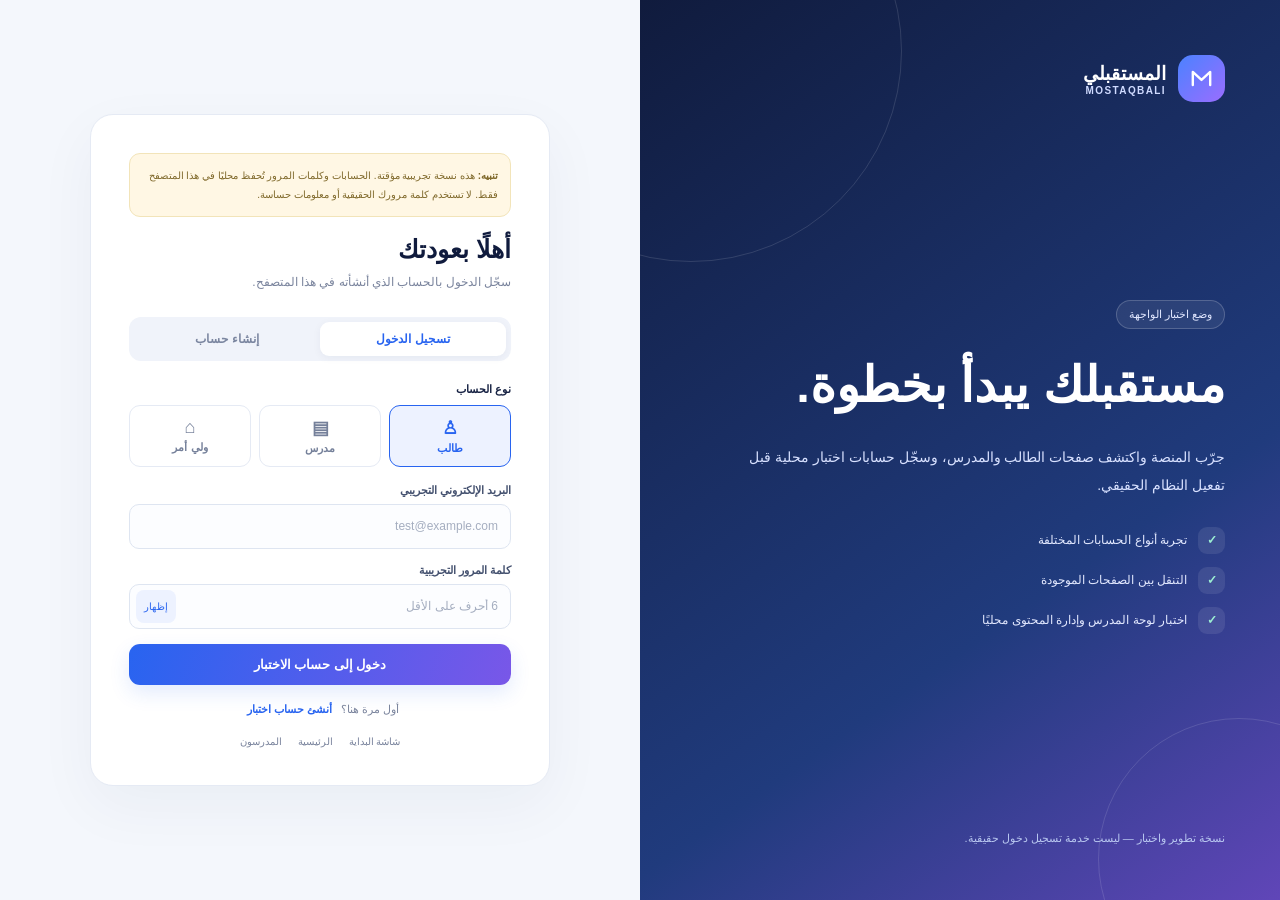
==== commit 744df3bf: "Update fmt.Println message from 'Hello' to 'Goodbye'" ====
--- a/auth.html
+++ b/auth.html
@@ -2,1485 +2,457 @@
 <html lang="ar" dir="rtl">
 <head>
 <meta charset="UTF-8">
-<meta name="viewport" content="width=device-width, initial-scale=1.0, viewport-fit=cover">
+<meta name="viewport" content="width=device-width, initial-scale=1">
 <meta name="theme-color" content="#101B3D">
-<meta name="description" content="سجّل دخولك إلى منصة المستقبلي التعليمية أو أنشئ حسابك الجديد.">
-<title>تسجيل الدخول | MOSTAQBALI</title>
+<title>تسجيل الدخول | المستقبلي</title>
 
 <style>
-:root {
-  --navy: #101B3D;
-  --navy-dark: #09122B;
-  --blue: #2864F0;
-  --purple: #7957E8;
-  --bg: #F4F7FC;
-  --white: #FFFFFF;
-  --text: #192544;
-  --muted: #7C87A2;
-  --border: #E2E8F4;
-  --success: #168653;
-  --danger: #D63848;
-  --radius: 18px;
-}
-
-* {
-  box-sizing: border-box;
-  margin: 0;
-  padding: 0;
-}
-
-[hidden] {
-  display: none !important;
-}
-
-html {
-  min-height: 100%;
-  scroll-behavior: smooth;
-}
-
-body {
-  min-height: 100vh;
-  min-height: 100dvh;
-  font-family: "Cairo", "Segoe UI", Tahoma, Arial, sans-serif;
-  color: var(--text);
-  background: var(--bg);
-}
-
-button,
-input,
-select {
-  font: inherit;
-}
-
-button,
-select {
-  cursor: pointer;
-}
-
-button:focus-visible,
-input:focus-visible,
-select:focus-visible {
-  outline: 3px solid rgba(40,100,240,.22);
-  outline-offset: 2px;
-}
-
-button:disabled {
-  cursor: wait;
-  opacity: .7;
-}
-
-.auth-layout {
-  display: grid;
-  grid-template-columns: minmax(0, 1fr) minmax(420px, .95fr);
-  min-height: 100vh;
-  min-height: 100dvh;
-}
-
-.brand-panel {
-  position: relative;
-  isolation: isolate;
-  display: flex;
-  flex-direction: column;
-  justify-content: space-between;
-  min-height: 100%;
-  padding: 42px clamp(25px, 5vw, 76px);
-  overflow: hidden;
-  color: var(--white);
-  background:
-    radial-gradient(ellipse at 20% 25%, rgba(40,100,240,.26), transparent 38%),
-    radial-gradient(ellipse at 85% 85%, rgba(121,87,232,.24), transparent 40%),
-    linear-gradient(145deg, #09122B, #101B3D 58%, #1B2252);
-}
-
-.brand-panel::before,
-.brand-panel::after {
-  content: "";
-  position: absolute;
-  z-index: -1;
-  width: 440px;
-  height: 440px;
-  border: 1px solid rgba(255,255,255,.09);
-  border-radius: 50%;
-  pointer-events: none;
-}
-
-.brand-panel::before {
-  top: 20%;
-  right: -190px;
-  box-shadow: 0 0 0 40px rgba(255,255,255,.018),
-              0 0 0 80px rgba(255,255,255,.015);
-}
-
-.brand-panel::after {
-  bottom: -270px;
-  left: -160px;
-  width: 520px;
-  height: 520px;
-  border-color: rgba(121,87,232,.28);
-}
-
-.brand-header {
-  display: flex;
-  align-items: center;
-  gap: 13px;
-  direction: ltr;
-  align-self: flex-start;
-}
-
-.logo-box {
-  display: grid;
-  place-items: center;
-  width: 49px;
-  height: 49px;
-  flex-shrink: 0;
-  border: 1px solid rgba(255,255,255,.28);
-  border-radius: 15px;
-  background: linear-gradient(145deg, var(--blue), var(--purple));
-  box-shadow: 0 10px 30px rgba(40,100,240,.25);
-}
-
-.logo-box svg {
-  width: 32px;
-  height: 32px;
-}
-
-.brand-header-name {
-  color: white;
-  font-family: "Segoe UI", Arial, sans-serif;
-  font-size: 1.18rem;
-  font-weight: 800;
-  letter-spacing: .04em;
-}
-
-.brand-header-subtitle {
-  margin-top: 3px;
-  color: #BFCBF0;
-  font-size: .75rem;
-  letter-spacing: .01em;
-  direction: rtl;
-}
-
-.brand-main {
-  width: min(100%, 540px);
-  margin: 65px auto;
-}
-
-.brand-pill {
-  display: inline-flex;
-  align-items: center;
-  gap: 8px;
-  padding: 8px 13px;
-  border: 1px solid rgba(255,255,255,.15);
-  border-radius: 999px;
-  background: rgba(255,255,255,.06);
-  color: #DCE6FF;
-  font-size: .8rem;
-}
-
-.brand-pill-dot {
-  width: 7px;
-  height: 7px;
-  border-radius: 50%;
-  background: #8DABFF;
-  box-shadow: 0 0 12px #8DABFF;
-}
-
-.brand-title {
-  margin-top: 25px;
-  font-size: clamp(2rem, 4.2vw, 3.45rem);
-  line-height: 1.45;
-  font-weight: 800;
-}
-
-.brand-title span {
-  color: #AFC5FF;
-}
-
-.brand-description {
-  max-width: 440px;
-  margin-top: 19px;
-  color: #C0C9E1;
-  font-size: 1rem;
-  line-height: 2.1;
-}
-
-.feature-list {
-  display: grid;
-  gap: 16px;
-  margin-top: 34px;
-}
-
-.feature-item {
-  display: flex;
-  align-items: center;
-  gap: 12px;
-  color: #E0E7FF;
-  font-size: .92rem;
-}
-
-.feature-icon {
-  display: grid;
-  place-items: center;
-  width: 36px;
-  height: 36px;
-  flex-shrink: 0;
-  border: 1px solid rgba(255,255,255,.13);
-  border-radius: 12px;
-  background: rgba(255,255,255,.07);
-  color: #B7C9FF;
-  font-weight: 800;
-}
-
-.brand-footer {
-  display: flex;
-  justify-content: space-between;
-  gap: 12px;
-  color: #8998C0;
-  font-size: .76rem;
-}
-
-.form-panel {
-  display: flex;
-  justify-content: center;
-  align-items: flex-start;
-  padding: 38px clamp(20px, 4vw, 64px);
-  background:
-    radial-gradient(ellipse at 100% 0%, rgba(40,100,240,.055), transparent 38%),
-    var(--bg);
-  overflow-y: auto;
-}
-
-.form-container {
-  width: min(100%, 470px);
-  padding-block: 10px 35px;
-  margin: auto;
-}
-
-.mobile-brand {
-  display: none;
-  align-items: center;
-  justify-content: center;
-  gap: 10px;
-  margin-bottom: 28px;
-}
-
-.mobile-brand .logo-box {
-  width: 43px;
-  height: 43px;
-  border-radius: 13px;
-}
-
-.mobile-brand .logo-box svg {
-  width: 29px;
-  height: 29px;
-}
-
-.mobile-brand-name {
-  direction: ltr;
-  font-family: "Segoe UI", Arial, sans-serif;
-  font-weight: 800;
-  color: var(--navy);
-  letter-spacing: .03em;
-}
-
-.form-heading {
-  margin-bottom: 27px;
-}
-
-.eyebrow {
-  margin-bottom: 9px;
-  color: var(--blue);
-  font-size: .81rem;
-  font-weight: 800;
-}
-
-.form-heading h1 {
-  color: var(--navy);
-  font-size: clamp(1.65rem, 3vw, 2.05rem);
-  line-height: 1.55;
-  font-weight: 800;
-}
-
-.form-heading p {
-  margin-top: 9px;
-  color: var(--muted);
-  font-size: .92rem;
-  line-height: 1.9;
-}
-
-.mode-tabs {
-  display: grid;
-  grid-template-columns: 1fr 1fr;
-  gap: 5px;
-  padding: 5px;
-  margin-bottom: 25px;
-  border: 1px solid var(--border);
-  border-radius: 15px;
-  background: #EAEFF8;
-}
-
-.mode-tab {
-  min-height: 45px;
-  padding: 10px;
-  border: 0;
-  border-radius: 11px;
-  background: transparent;
-  color: #65708A;
-  font-size: .91rem;
-  font-weight: 700;
-  transition: background .2s, color .2s, box-shadow .2s;
-}
-
-.mode-tab.active {
-  color: var(--navy);
-  background: white;
-  box-shadow: 0 3px 12px rgba(16,27,61,.08);
-}
-
-.auth-form {
-  display: grid;
-  gap: 17px;
-}
-
-.field {
-  display: grid;
-  gap: 8px;
-}
-
-.field label,
-.field-label {
-  color: #263251;
-  font-size: .85rem;
-  font-weight: 700;
-}
-
-.input-wrap {
-  position: relative;
-}
-
-.input-wrap input,
-.field > input,
-.field select {
-  width: 100%;
-  min-height: 49px;
-  padding: 12px 14px;
-  border: 1px solid #DCE3F0;
-  border-radius: 12px;
-  background: white;
-  color: var(--text);
-  outline: none;
-  transition: border-color .2s, box-shadow .2s;
-}
-
-.input-wrap input {
-  padding-left: 48px;
-}
-
-.input-wrap input:focus,
-.field > input:focus,
-.field select:focus {
-  border-color: var(--blue);
-  box-shadow: 0 0 0 4px rgba(40,100,240,.08);
-}
-
-input::placeholder {
-  color: #A2ABC0;
-}
-
-.password-toggle {
-  position: absolute;
-  top: 50%;
-  left: 8px;
-  display: grid;
-  place-items: center;
-  width: 34px;
-  height: 34px;
-  border: 0;
-  border-radius: 9px;
-  background: transparent;
-  color: #7C87A2;
-  transform: translateY(-50%);
-}
-
-.password-toggle:hover {
-  background: #F1F4FA;
-}
-
-.form-row {
-  display: flex;
-  align-items: center;
-  justify-content: space-between;
-  gap: 12px;
-}
-
-.remember-option {
-  display: inline-flex;
-  align-items: center;
-  gap: 8px;
-  color: #65708A;
-  font-size: .82rem;
-  cursor: pointer;
-}
-
-.remember-option input {
-  width: 16px;
-  height: 16px;
-  accent-color: var(--blue);
-}
-
-.text-button {
-  padding: 0;
-  border: 0;
-  background: transparent;
-  color: var(--blue);
-  font-size: .83rem;
-  font-weight: 700;
-  cursor: pointer;
-}
-
-.text-button:hover {
-  color: var(--purple);
-  text-decoration: underline;
-}
-
-.primary-button {
-  display: flex;
-  justify-content: center;
-  align-items: center;
-  gap: 10px;
-  width: 100%;
-  min-height: 51px;
-  padding: 13px 18px;
-  margin-top: 3px;
-  border: 0;
-  border-radius: 13px;
-  background: linear-gradient(105deg, var(--blue), #4B63EB 60%, var(--purple));
-  box-shadow: 0 10px 22px rgba(40,100,240,.18);
-  color: white;
-  font-weight: 800;
-  transition: transform .2s, box-shadow .2s;
-}
-
-.primary-button:hover {
-  transform: translateY(-1px);
-  box-shadow: 0 13px 26px rgba(40,100,240,.24);
-}
-
-.primary-button:active {
-  transform: scale(.99);
-}
-
-.divider {
-  display: flex;
-  align-items: center;
-  gap: 13px;
-  margin: 21px 0;
-  color: #9AA4B9;
-  font-size: .78rem;
-}
-
-.divider::before,
-.divider::after {
-  content: "";
-  flex: 1;
-  height: 1px;
-  background: var(--border);
-}
-
-.role-label {
-  margin-bottom: 10px;
-}
-
-.role-options {
-  display: grid;
-  grid-template-columns: repeat(3, minmax(0, 1fr));
-  gap: 9px;
-}
-
-.role-option {
-  position: relative;
-}
-
-.role-option input {
-  position: absolute;
-  opacity: 0;
-  pointer-events: none;
-}
-
-.role-card {
-  display: flex;
-  flex-direction: column;
-  align-items: center;
-  justify-content: center;
-  gap: 8px;
-  min-height: 88px;
-  padding: 10px 5px;
-  border: 1px solid #DCE3F0;
-  border-radius: 13px;
-  background: white;
-  color: #65708A;
-  text-align: center;
-  font-size: .78rem;
-  font-weight: 700;
-  cursor: pointer;
-  transition: border-color .2s, background .2s, color .2s;
-}
-
-.role-card svg {
-  width: 25px;
-  height: 25px;
-  color: #7886A8;
-}
-
-.role-option input:checked + .role-card {
-  border-color: var(--blue);
-  background: #F0F5FF;
-  color: var(--blue);
-  box-shadow: 0 0 0 2px rgba(40,100,240,.06);
-}
-
-.role-option input:checked + .role-card svg {
-  color: var(--blue);
-}
-
-.role-option input:focus-visible + .role-card {
-  outline: 3px solid rgba(40,100,240,.22);
-  outline-offset: 2px;
-}
-
-.register-fields {
-  display: grid;
-  gap: 16px;
-}
-
-.two-columns {
-  display: grid;
-  grid-template-columns: 1fr 1fr;
-  gap: 12px;
-}
-
-.upload-box {
-  display: flex;
-  align-items: center;
-  gap: 13px;
-  padding: 13px;
-  border: 1px dashed #BFCBE0;
-  border-radius: 13px;
-  background: white;
-}
-
-.avatar-preview {
-  display: grid;
-  place-items: center;
-  width: 56px;
-  height: 56px;
-  flex-shrink: 0;
-  overflow: hidden;
-  border: 1px solid var(--border);
-  border-radius: 50%;
-  background: #EEF3FF;
-  color: var(--blue);
-  font-size: 1.2rem;
-  font-weight: 800;
-}
-
-.avatar-preview img {
-  width: 100%;
-  height: 100%;
-  object-fit: cover;
-}
-
-.upload-copy {
-  flex: 1;
-  min-width: 0;
-}
-
-.upload-copy strong {
-  display: block;
-  margin-bottom: 4px;
-  color: #263251;
-  font-size: .83rem;
-}
-
-.upload-copy p {
-  color: var(--muted);
-  font-size: .73rem;
-  line-height: 1.7;
-}
-
-.upload-button {
-  display: inline-flex;
-  align-items: center;
-  justify-content: center;
-  padding: 8px 11px;
-  border: 1px solid #DCE3F0;
-  border-radius: 9px;
-  background: white;
-  color: var(--blue);
-  font-size: .76rem;
-  font-weight: 700;
-  cursor: pointer;
-}
-
-.upload-button:hover {
-  background: #F0F5FF;
-}
-
-.upload-input {
-  display: none;
-}
-
-.notice {
-  padding: 12px 14px;
-  border: 1px solid #DCE8FF;
-  border-radius: 12px;
-  background: #F0F5FF;
-  color: #465A83;
-  font-size: .78rem;
-  line-height: 1.9;
-}
-
-.notice strong {
-  color: #234DB0;
-}
-
-.status-message {
-  display: none;
-  padding: 12px 14px;
-  border-radius: 11px;
-  font-size: .84rem;
-  line-height: 1.8;
-}
-
-.status-message.show {
-  display: block;
-}
-
-.status-message.error {
-  border: 1px solid #F2C9CE;
-  background: #FFF0F1;
-  color: #A82334;
-}
-
-.status-message.success {
-  border: 1px solid #BDE8D0;
-  background: #EDFFF5;
-  color: #126C41;
-}
-
-.status-message.info {
-  border: 1px solid #DCE8FF;
-  background: #F0F5FF;
-  color: #234DB0;
-}
-
-.form-legal {
-  margin-top: 22px;
-  color: #8A94AA;
-  font-size: .75rem;
-  line-height: 1.9;
-  text-align: center;
-}
-
-.form-legal a {
-  color: var(--blue);
-  text-decoration: none;
-}
-
-.form-legal a:hover {
-  text-decoration: underline;
-}
-
-.back-button {
-  display: inline-flex;
-  align-items: center;
-  gap: 8px;
-  margin-bottom: 22px;
-  padding: 7px 0;
-  border: 0;
-  background: transparent;
-  color: #697590;
-  font-size: .85rem;
-  cursor: pointer;
-}
-
-.back-button:hover {
-  color: var(--blue);
-}
-
-.footer-mobile {
-  display: none;
-  margin-top: 25px;
-  color: #8A94AA;
-  font-size: .73rem;
-  text-align: center;
-}
-
-@media (max-width: 980px) {
-  .auth-layout {
-    grid-template-columns: minmax(0, 1fr) minmax(390px, 1fr);
-  }
-
-  .brand-panel {
-    padding: 32px 28px;
-  }
-
-  .brand-title {
-    font-size: 2.35rem;
-  }
-
-  .form-panel {
-    padding-inline: 25px;
-  }
-}
-
-@media (max-width: 760px) {
-  .auth-layout {
-    display: block;
-  }
-
-  .brand-panel {
-    display: none;
-  }
-
-  .form-panel {
-    min-height: 100vh;
-    min-height: 100dvh;
-    padding: 28px 20px;
-  }
-
-  .form-container {
-    width: min(100%, 470px);
-    margin: 0 auto;
-  }
-
-  .mobile-brand {
-    display: flex;
-  }
-
-  .footer-mobile {
-    display: block;
-  }
-
-  .form-heading {
-    margin-bottom: 22px;
-  }
-}
-
-@media (max-width: 420px) {
-  .form-panel {
-    padding: 23px 15px;
-  }
-
-  .form-container {
-    padding-top: 0;
-  }
-
-  .form-heading h1 {
-    font-size: 1.65rem;
-  }
-
-  .two-columns {
-    grid-template-columns: 1fr;
-  }
-
-  .role-options {
-    gap: 6px;
-  }
-
-  .role-card {
-    min-height: 81px;
-    font-size: .73rem;
-  }
-
-  .upload-box {
-    flex-wrap: wrap;
-  }
-
-  .upload-button {
-    margin-right: auto;
-  }
-}
-
-@media (prefers-reduced-motion: reduce) {
-  *,
-  *::before,
-  *::after {
-    scroll-behavior: auto !important;
-    transition-duration: .01ms !important;
-  }
+:root{
+  --navy:#101B3D;
+  --blue:#2864F0;
+  --purple:#7957E8;
+  --bg:#F4F7FC;
+  --text:#182344;
+  --muted:#7A849D;
+  --border:#E5EAF4;
+}
+*{box-sizing:border-box}
+body{
+  margin:0;min-height:100vh;
+  background:var(--bg);
+  color:var(--text);
+  font-family:Tahoma,Arial,sans-serif;
+}
+button,input,select{font:inherit}
+button,a{-webkit-tap-highlight-color:transparent}
+a{text-decoration:none;color:inherit}
+button{cursor:pointer}
+.page{
+  min-height:100vh;display:grid;
+  grid-template-columns:1fr 1fr;
+}
+.visual{
+  background:linear-gradient(145deg,#101B3D,#203B7D 65%,#6046B8);
+  color:white;padding:55px;
+  display:flex;flex-direction:column;
+  justify-content:space-between;
+  position:relative;overflow:hidden;
+}
+.visual:before,.visual:after{
+  content:"";position:absolute;border:1px solid #ffffff20;
+  border-radius:50%;pointer-events:none;
+}
+.visual:before{width:420px;height:420px;left:-160px;top:-160px}
+.visual:after{width:280px;height:280px;right:-100px;bottom:-100px}
+.brand{display:flex;align-items:center;gap:12px;position:relative;z-index:1}
+.logo{
+  width:47px;height:47px;border-radius:15px;
+  background:linear-gradient(135deg,#4B82FF,#9A6DFF);
+  display:grid;place-items:center;
+}
+.logo svg{width:29px;height:29px}
+.brand-name{font-weight:900;font-size:19px}
+.brand-name small{display:block;font-size:10px;letter-spacing:1.4px;color:#D0DBFF}
+.visual-content{position:relative;z-index:1;max-width:510px;margin:auto 0}
+.visual-content .tag{
+  display:inline-block;padding:7px 12px;border-radius:30px;
+  border:1px solid #ffffff30;background:#ffffff12;font-size:11px;color:#E1E7FF;
+}
+.visual-content h1{font-size:clamp(30px,4vw,49px);line-height:1.5;margin:20px 0}
+.visual-content p{font-size:14px;line-height:2;color:#D8E1FF}
+.feature-list{display:grid;gap:13px;margin-top:28px}
+.feature{display:flex;align-items:center;gap:11px;color:#E3E9FF;font-size:12px}
+.check{
+  width:27px;height:27px;border-radius:9px;background:#ffffff17;
+  display:grid;place-items:center;color:#9DF0D2;font-weight:900;
+}
+.visual-footer{font-size:11px;color:#B9C8F0;position:relative;z-index:1}
+.form-side{display:grid;place-items:center;padding:32px 20px}
+.card{
+  width:min(460px,100%);background:white;border:1px solid var(--border);
+  border-radius:23px;padding:clamp(22px,4vw,38px);
+  box-shadow:0 20px 60px #1528580c;
+}
+.mobile-brand{display:none;margin-bottom:25px}
+.card h2{margin:0 0 7px;font-size:25px;color:var(--navy)}
+.subtitle{margin:0 0 23px;font-size:12px;color:var(--muted);line-height:1.9}
+.mode-switch{display:grid;grid-template-columns:1fr 1fr;background:#F0F3FA;padding:5px;border-radius:12px;margin-bottom:22px}
+.mode-switch button{border:0;background:transparent;border-radius:9px;padding:10px;color:#7B86A0;font-size:12px;font-weight:800}
+.mode-switch button.active{background:white;color:var(--blue);box-shadow:0 2px 8px #1729540d}
+.field{margin-bottom:15px}
+.field label{display:block;font-size:11px;font-weight:900;margin-bottom:7px;color:#44516F}
+.field input,.field select{
+  width:100%;height:45px;border:1px solid #DEE5F1;
+  border-radius:10px;background:#FCFDFF;padding:0 12px;
+  color:var(--text);font-size:12px;outline:none;
+}
+.field input:focus,.field select:focus{border-color:var(--blue);box-shadow:0 0 0 3px #2864f012}
+.field input::placeholder{color:#A5AEC0}
+.role-label{font-size:11px;font-weight:900;margin-bottom:9px;display:block}
+.roles{display:grid;grid-template-columns:repeat(3,1fr);gap:8px;margin-bottom:17px}
+.role{
+  border:1px solid var(--border);background:white;border-radius:11px;
+  padding:11px 5px;color:#75809A;font-size:11px;font-weight:800;
+}
+.role.active{border-color:var(--blue);background:#EDF2FF;color:var(--blue)}
+.role span{display:block;font-size:18px;margin-bottom:3px}
+.form-row{display:grid;grid-template-columns:1fr 1fr;gap:10px}
+.primary{
+  width:100%;border:0;border-radius:11px;padding:13px;
+  background:linear-gradient(110deg,var(--blue),var(--purple));
+  color:white;font-size:13px;font-weight:900;
+  box-shadow:0 8px 20px #2864f021;
+}
+.primary:hover{filter:brightness(1.04)}
+.switch-text{text-align:center;font-size:11px;color:var(--muted);margin:17px 0 0}
+.text-button{border:0;background:none;color:var(--blue);font-size:11px;font-weight:900}
+.demo-warning{
+  padding:12px;border-radius:11px;background:#FFF7E4;
+  border:1px solid #F2E4B9;color:#806A2C;
+  font-size:10px;line-height:1.9;margin-bottom:18px;
+}
+.message{display:none;margin-bottom:14px;border-radius:10px;padding:11px;font-size:11px;line-height:1.8}
+.message.error{display:block;background:#FFF0F1;color:#B42335;border:1px solid #F7D4D9}
+.message.success{display:block;background:#EAF9F2;color:#13764F;border:1px solid #CBEFDE}
+.password-wrap{position:relative}
+.password-wrap input{padding-left:58px}
+.show-password{
+  position:absolute;left:7px;top:6px;height:33px;padding:0 8px;
+  background:#EDF2FF;color:var(--blue);border:0;border-radius:8px;font-size:10px;
+}
+.footer-links{display:flex;justify-content:center;gap:16px;flex-wrap:wrap;margin-top:19px;color:var(--muted);font-size:10px}
+.footer-links a:hover{color:var(--blue)}
+@media(max-width:850px){
+  .page{grid-template-columns:1fr}
+  .visual{display:none}
+  .form-side{padding:25px 15px}
+  .mobile-brand{display:flex;align-items:center;gap:10px}
+  .card{box-shadow:0 12px 40px #1528580a}
+}
+@media(max-width:420px){
+  .form-row{grid-template-columns:1fr}
+  .roles{gap:5px}
+  .role{font-size:10px}
 }
 </style>
 </head>
 
 <body>
-
-<main class="auth-layout">
-
-  <aside class="brand-panel" aria-label="معلومات عن المستقبلي">
-    <header class="brand-header">
-      <div class="logo-box" aria-hidden="true">
-        <svg viewBox="0 0 64 64" fill="none" xmlns="http://www.w3.org/2000/svg">
-          <path d="M12 17.5C12 14.46 14.46 12 17.5 12H46.5C49.54 12 52 14.46 52 17.5V39.5C52 42.54 49.54 45 46.5 45H31L19 53V45H17.5C14.46 45 12 42.54 12 39.5V17.5Z" stroke="white" stroke-width="3.4" stroke-linejoin="round"/>
-          <path d="M22 32V23L32 32L42 23V32" stroke="white" stroke-width="3.4" stroke-linecap="round" stroke-linejoin="round"/>
+<div class="page">
+  <aside class="visual">
+    <a class="brand" href="index.html">
+      <span class="logo">
+        <svg viewBox="0 0 40 40" fill="none" aria-hidden="true">
+          <path d="M8 29V11L20 22L32 11V29" stroke="white" stroke-width="3.3" stroke-linecap="round" stroke-linejoin="round"/>
         </svg>
+      </span>
+      <span class="brand-name">المستقبلي<small>MOSTAQBALI</small></span>
+    </a>
+
+    <div class="visual-content">
+      <span class="tag">وضع اختبار الواجهة</span>
+      <h1>مستقبلك يبدأ بخطوة.</h1>
+      <p>جرّب المنصة واكتشف صفحات الطالب والمدرس، وسجّل حسابات اختبار محلية قبل تفعيل النظام الحقيقي.</p>
+      <div class="feature-list">
+        <div class="feature"><span class="check">✓</span> تجربة أنواع الحسابات المختلفة</div>
+        <div class="feature"><span class="check">✓</span> التنقل بين الصفحات الموجودة</div>
+        <div class="feature"><span class="check">✓</span> اختبار لوحة المدرس وإدارة المحتوى محليًا</div>
       </div>
-      <div>
-        <div class="brand-header-name">MOSTAQBALI</div>
-        <div class="brand-header-subtitle">منصة المستقبلي التعليمية</div>
+    </div>
+    <div class="visual-footer">نسخة تطوير واختبار — ليست خدمة تسجيل دخول حقيقية.</div>
+  </aside>
+
+  <main class="form-side">
+    <section class="card">
+      <a class="brand mobile-brand" href="index.html">
+        <span class="logo">
+          <svg viewBox="0 0 40 40" fill="none" aria-hidden="true">
+            <path d="M8 29V11L20 22L32 11V29" stroke="white" stroke-width="3.3" stroke-linecap="round" stroke-linejoin="round"/>
+          </svg>
+        </span>
+        <span class="brand-name">المستقبلي<small>MOSTAQBALI</small></span>
+      </a>
+
+      <div class="demo-warning">
+        <strong>تنبيه:</strong> هذه نسخة تجريبية مؤقتة. الحسابات وكلمات المرور تُحفظ محليًا في هذا المتصفح فقط. لا تستخدم كلمة مرورك الحقيقية أو معلومات حساسة.
       </div>
-    </header>
-
-    <section class="brand-main">
-      <div class="brand-pill">
-        <span class="brand-pill-dot"></span>
-        مستقبل تعليمي يبدأ بخطوة
+
+      <h2 id="formTitle">أهلًا بعودتك</h2>
+      <p class="subtitle" id="formSubtitle">سجّل الدخول بحساب الاختبار لفتح صفحات المنصة.</p>
+
+      <div class="mode-switch">
+        <button type="button" class="active" data-mode="login">تسجيل الدخول</button>
+        <button type="button" data-mode="register">إنشاء حساب</button>
       </div>
 
-      <h2 class="brand-title">
-        تعلّم اليوم،<br>
-        واصنع <span>مستقبلك</span> غدًا.
-      </h2>
-
-      <p class="brand-description">
-        مكان واحد يجمع رحلتك التعليمية؛ اكتشف المواد والمدرسين،
-        تابع دروسك، وتدرّب على الامتحانات خطوة بخطوة.
+      <div id="message" class="message" role="status" aria-live="polite"></div>
+
+      <form id="authForm" novalidate>
+        <div id="nameField" class="field" hidden>
+          <label for="fullName">الاسم الظاهر</label>
+          <input id="fullName" name="fullName" maxlength="80" autocomplete="name" placeholder="اكتب اسمًا تجريبيًا">
+        </div>
+
+        <span class="role-label">نوع الحساب</span>
+        <div class="roles">
+          <button type="button" class="role active" data-role="student"><span>♙</span>طالب</button>
+          <button type="button" class="role" data-role="teacher"><span>▤</span>مدرس</button>
+          <button type="button" class="role" data-role="parent"><span>⌂</span>ولي أمر</button>
+        </div>
+
+        <div class="field">
+          <label for="email">البريد الإلكتروني التجريبي</label>
+          <input id="email" name="email" type="email" required maxlength="160" autocomplete="email" placeholder="test@example.com">
+        </div>
+
+        <div class="field">
+          <label for="password">كلمة المرور التجريبية</label>
+          <div class="password-wrap">
+            <input id="password" name="password" type="password" required minlength="6" maxlength="100" autocomplete="current-password" placeholder="6 أحرف على الأقل">
+            <button class="show-password" type="button" id="togglePassword">إظهار</button>
+          </div>
+        </div>
+
+        <div id="confirmField" class="field" hidden>
+          <label for="confirmPassword">تأكيد كلمة المرور</label>
+          <input id="confirmPassword" name="confirmPassword" type="password" minlength="6" maxlength="100" autocomplete="new-password" placeholder="أعد كتابة كلمة المرور">
+        </div>
+
+        <button class="primary" id="submitButton" type="submit">دخول إلى حساب الاختبار</button>
+      </form>
+
+      <p class="switch-text" id="switchText">
+        أول مرة هنا؟
+        <button type="button" class="text-button" data-mode="register">أنشئ حساب اختبار</button>
       </p>
 
-      <div class="feature-list">
-        <div class="feature-item">
-          <span class="feature-icon" aria-hidden="true">01</span>
-          <span>مواد ودروس منظمة حسب مرحلتك الدراسية</span>
-        </div>
-        <div class="feature-item">
-          <span class="feature-icon" aria-hidden="true">02</span>
-          <span>امتحانات ونتائج لمتابعة تقدمك</span>
-        </div>
-        <div class="feature-item">
-          <span class="feature-icon" aria-hidden="true">03</span>
-          <span>مساحة مخصصة للطلاب والمدرسين وأولياء الأمور</span>
-        </div>
+      <div class="footer-links">
+        <a href="index.html">شاشة البداية</a>
+        <a href="home.html">الرئيسية</a>
+        <a href="teachers.html">المدرسون</a>
       </div>
     </section>
-
-    <footer class="brand-footer">
-      <span>© <span id="currentYear">2026</span> MOSTAQBALI</span>
-      <span>خطوتك القادمة تبدأ هنا</span>
-    </footer>
-  </aside>
-
-  <section class="form-panel">
-    <div class="form-container">
-
-      <div class="mobile-brand">
-        <div class="logo-box" aria-hidden="true">
-          <svg viewBox="0 0 64 64" fill="none" xmlns="http://www.w3.org/2000/svg">
-            <path d="M12 17.5C12 14.46 14.46 12 17.5 12H46.5C49.54 12 52 14.46 52 17.5V39.5C52 42.54 49.54 45 46.5 45H31L19 53V45H17.5C14.46 45 12 42.54 12 39.5V17.5Z" stroke="white" stroke-width="3.4" stroke-linejoin="round"/>
-            <path d="M22 32V23L32 32L42 23V32" stroke="white" stroke-width="3.4" stroke-linecap="round" stroke-linejoin="round"/>
-          </svg>
-        </div>
-        <div class="mobile-brand-name">MOSTAQBALI</div>
-      </div>
-
-      <section id="loginView">
-        <header class="form-heading">
-          <div class="eyebrow">أهلًا بعودتك</div>
-          <h1>سجّل دخولك</h1>
-          <p>ادخل إلى حسابك وتابع رحلتك التعليمية.</p>
-        </header>
-
-        <div class="mode-tabs" role="tablist" aria-label="نوع العملية">
-          <button class="mode-tab active" id="loginTab" type="button" role="tab" aria-selected="true">تسجيل الدخول</button>
-          <button class="mode-tab" id="registerTab" type="button" role="tab" aria-selected="false">إنشاء حساب</button>
-        </div>
-
-        <form class="auth-form" id="loginForm" novalidate>
-          <div class="field">
-            <label for="loginIdentifier">البريد الإلكتروني أو رقم الهاتف</label>
-            <input id="loginIdentifier" name="identifier" type="text" autocomplete="username" placeholder="أدخل بريدك أو رقم هاتفك" required>
-          </div>
-
-          <div class="field">
-            <label for="loginPassword">كلمة المرور</label>
-            <div class="input-wrap">
-              <input id="loginPassword" name="password" type="password" autocomplete="current-password" placeholder="أدخل كلمة المرور" required minlength="8">
-              <button class="password-toggle" type="button" data-toggle-password="loginPassword" aria-label="إظهار كلمة المرور">◉</button>
-            </div>
-          </div>
-
-          <div class="form-row">
-            <label class="remember-option">
-              <input type="checkbox" id="rememberMe">
-              <span>تذكرني على هذا الجهاز</span>
-            </label>
-            <button class="text-button" type="button" id="forgotLink">نسيت كلمة المرور؟</button>
-          </div>
-
-          <div class="status-message" id="loginMessage" role="status" aria-live="polite"></div>
-
-          <button class="primary-button" type="submit">
-            <span>تسجيل الدخول</span>
-            <span aria-hidden="true">←</span>
-          </button>
-        </form>
-
-        <p class="form-legal">
-          بتسجيل الدخول، أنت توافق على شروط الاستخدام وسياسة الخصوصية عند تفعيلهما.
-        </p>
-      </section>
-
-      <section id="registerView" hidden>
-        <header class="form-heading">
-          <div class="eyebrow">ابدأ رحلتك معنا</div>
-          <h1>أنشئ حسابك</h1>
-          <p>املأ بياناتك الأساسية لاختيار الواجهة المناسبة لك.</p>
-        </header>
-
-        <div class="mode-tabs" role="tablist" aria-label="نوع العملية">
-          <button class="mode-tab" id="loginTab2" type="button" role="tab" aria-selected="false">تسجيل الدخول</button>
-          <button class="mode-tab active" id="registerTab2" type="button" role="tab" aria-selected="true">إنشاء حساب</button>
-        </div>
-
-        <form class="auth-form" id="registerForm" novalidate>
-          <div class="field">
-            <label class="field-label">نوع الحساب</label>
-            <div class="role-options">
-              <label class="role-option">
-                <input type="radio" name="role" value="student" checked>
-                <span class="role-card">
-                  <svg viewBox="0 0 24 24" fill="none" stroke="currentColor" stroke-width="1.8" aria-hidden="true">
-                    <path d="M3 9L12 4L21 9L12 14L3 9Z" stroke-linejoin="round"/>
-                    <path d="M6 11V16C9 19 15 19 18 16V11M21 9V15" stroke-linecap="round" stroke-linejoin="round"/>
-                  </svg>
-                  طالب
-                </span>
-              </label>
-
-              <label class="role-option">
-                <input type="radio" name="role" value="teacher">
-                <span class="role-card">
-                  <svg viewBox="0 0 24 24" fill="none" stroke="currentColor" stroke-width="1.8" aria-hidden="true">
-                    <rect x="3" y="4" width="18" height="13" rx="2"/>
-                    <path d="M8 21H16M12 17V21M8 9H16M8 12H13" stroke-linecap="round"/>
-                  </svg>
-                  مدرس
-                </span>
-              </label>
-
-              <label class="role-option">
-                <input type="radio" name="role" value="parent">
-                <span class="role-card">
-                  <svg viewBox="0 0 24 24" fill="none" stroke="currentColor" stroke-width="1.8" aria-hidden="true">
-                    <circle cx="9" cy="8" r="3"/>
-                    <path d="M3 20V18C3 14.7 5.7 13 9 13C12.3 13 15 14.7 15 18V20M17 5.5C19 6 20 7.2 20 9C20 10.5 19.2 11.5 17.5 12M18 15C20 15.5 21 17 21 19V20" stroke-linecap="round"/>
-                  </svg>
-                  ولي أمر
-                </span>
-              </label>
-            </div>
-          </div>
-
-          <div class="field">
-            <label for="registerName">الاسم الكامل</label>
-            <input id="registerName" name="name" type="text" autocomplete="name" placeholder="اكتب اسمك بالكامل" required minlength="3" maxlength="100">
-          </div>
-
-          <div class="two-columns">
-            <div class="field">
-              <label for="registerEmail">البريد الإلكتروني</label>
-              <input id="registerEmail" name="email" type="email" autocomplete="email" placeholder="name@example.com" required>
-            </div>
-            <div class="field">
-              <label for="registerPhone">رقم الهاتف</label>
-              <input id="registerPhone" name="phone" type="tel" inputmode="tel" autocomplete="tel" placeholder="01xxxxxxxxx" required>
-            </div>
-          </div>
-
-          <div class="two-columns">
-            <div class="field">
-              <label for="registerPassword">كلمة المرور</label>
-              <div class="input-wrap">
-                <input id="registerPassword" name="password" type="password" autocomplete="new-password" placeholder="8 أحرف على الأقل" minlength="8" required>
-                <button class="password-toggle" type="button" data-toggle-password="registerPassword" aria-label="إظهار كلمة المرور">◉</button>
-              </div>
-            </div>
-            <div class="field">
-              <label for="confirmPassword">تأكيد كلمة المرور</label>
-              <div class="input-wrap">
-                <input id="confirmPassword" name="confirmPassword" type="password" autocomplete="new-password" placeholder="أعد كتابة كلمة المرور" minlength="8" required>
-                <button class="password-toggle" type="button" data-toggle-password="confirmPassword" aria-label="إظهار كلمة المرور">◉</button>
-              </div>
-            </div>
-          </div>
-
-          <div class="field">
-            <label for="governorate">المحافظة</label>
-            <select id="governorate" name="governorate" required>
-              <option value="">اختر المحافظة</option>
-              <option>القاهرة</option>
-              <option>الجيزة</option>
-              <option>الإسكندرية</option>
-              <option>القليوبية</option>
-              <option>المنوفية</option>
-              <option>الغربية</option>
-              <option>الشرقية</option>
-              <option>الدقهلية</option>
-              <option>دمياط</option>
-              <option>كفر الشيخ</option>
-              <option>البحيرة</option>
-              <option>الإسماعيلية</option>
-              <option>بورسعيد</option>
-              <option>السويس</option>
-              <option>شمال سيناء</option>
-              <option>جنوب سيناء</option>
-              <option>البحر الأحمر</option>
-              <option>مطروح</option>
-              <option>الفيوم</option>
-              <option>بني سويف</option>
-              <option>المنيا</option>
-              <option>أسيوط</option>
-              <option>سوهاج</option>
-              <option>قنا</option>
-              <option>الأقصر</option>
-              <option>أسوان</option>
-              <option>الوادي الجديد</option>
-            </select>
-          </div>
-
-          <div class="two-columns">
-            <div class="field">
-              <label for="district">المركز أو الحي</label>
-              <input id="district" name="district" type="text" placeholder="اكتب المركز أو الحي" required>
-            </div>
-            <div class="field">
-              <label for="locality">القرية أو المنطقة</label>
-              <input id="locality" name="locality" type="text" placeholder="اكتب المنطقة" required>
-            </div>
-          </div>
-
-          <div class="field" id="studentEducationFields">
-            <label for="stage">المرحلة الدراسية</label>
-            <select id="stage" name="stage">
-              <option value="">اختر المرحلة</option>
-              <option value="primary">الابتدائية</option>
-              <option value="preparatory">الإعدادية</option>
-              <option value="secondary">الثانوية</option>
-            </select>
-          </div>
-
-          <div class="two-columns" id="gradeBranchFields">
-            <div class="field">
-              <label for="grade">الصف الدراسي</label>
-              <select id="grade" name="grade" disabled>
-                <option value="">اختر الصف</option>
-              </select>
-            </div>
-            <div class="field" id="branchField" hidden>
-              <label for="branch">الشعبة</label>
-              <select id="branch" name="branch">
-                <option value="">اختر الشعبة</option>
-              </select>
-            </div>
-          </div>
-
-          <div class="field">
-            <label class="field-label" for="profileImage">الصورة الشخصية (اختياري)</label>
-            <div class="upload-box">
-              <div class="avatar-preview" id="avatarPreview" aria-label="معاينة الصورة">م</div>
-              <div class="upload-copy">
-                <strong>أضف صورة لحسابك</strong>
-                <p>PNG أو JPG — حتى 3 ميجابايت</p>
-              </div>
-              <label class="upload-button" for="profileImage">اختيار صورة</label>
-              <input class="upload-input" id="profileImage" name="profileImage" type="file" accept="image/png,image/jpeg,image/webp">
-            </div>
-          </div>
-
-          <label class="remember-option">
-            <input id="acceptTerms" type="checkbox" required>
-            <span>أوافق على شروط الاستخدام وسياسة الخصوصية.</span>
-          </label>
-
-          <div class="notice">
-            <strong>تنبيه:</strong> التسجيل في هذه النسخة هو نموذج واجهة فقط. لن يتم إنشاء حساب حقيقي أو حفظ كلمة المرور قبل ربط النظام بخادم آمن.
-          </div>
-
-          <div class="status-message" id="registerMessage" role="status" aria-live="polite"></div>
-
-          <button class="primary-button" type="submit">
-            <span>مراجعة بيانات الحساب</span>
-            <span aria-hidden="true">←</span>
-          </button>
-        </form>
-
-        <p class="form-legal">يمكنك تعديل بياناتك قبل إرسالها إلى نظام التسجيل الحقيقي عند تفعيله.</p>
-      </section>
-
-      <section id="forgotView" hidden>
-        <button class="back-button" id="backToLogin" type="button">→ العودة لتسجيل الدخول</button>
-
-        <header class="form-heading">
-          <div class="eyebrow">استعادة الوصول</div>
-          <h1>نسيت كلمة المرور؟</h1>
-          <p>أدخل البريد الإلكتروني المرتبط بحسابك. ستحتاج خدمة المصادقة الحقيقية لإرسال رابط الاستعادة.</p>
-        </header>
-
-        <form class="auth-form" id="forgotForm" novalidate>
-          <div class="field">
-            <label for="forgotEmail">البريد الإلكتروني</label>
-            <input id="forgotEmail" name="email" type="email" autocomplete="email" placeholder="name@example.com" required>
-          </div>
-
-          <div class="notice">
-            <strong>ملاحظة:</strong> لن يتم إرسال رسالة فعلية قبل ربط الموقع بخدمة البريد والمصادقة.
-          </div>
-
-          <div class="status-message" id="forgotMessage" role="status" aria-live="polite"></div>
-
-          <button class="primary-button" type="submit">متابعة الاستعادة ←</button>
-        </form>
-      </section>
-
-      <footer class="footer-mobile">
-        © <span id="mobileYear">2026</span> MOSTAQBALI — المستقبلي
-      </footer>
-
-    </div>
-  </section>
-</main>
+  </main>
+</div>
 
 <script>
-(function () {
-  "use strict";
-
-  const $ = (selector) => document.querySelector(selector);
-
-  const loginView = $("#loginView");
-  const registerView = $("#registerView");
-  const forgotView = $("#forgotView");
-
-  const loginTab = $("#loginTab");
-  const registerTab = $("#registerTab");
-  const loginTab2 = $("#loginTab2");
-  const registerTab2 = $("#registerTab2");
-
-  const loginForm = $("#loginForm");
-  const registerForm = $("#registerForm");
-  const forgotForm = $("#forgotForm");
-
-  const loginMessage = $("#loginMessage");
-  const registerMessage = $("#registerMessage");
-  const forgotMessage = $("#forgotMessage");
-
-  const roleInputs = document.querySelectorAll('input[name="role"]');
-  const studentEducationFields = $("#studentEducationFields");
-  const gradeBranchFields = $("#gradeBranchFields");
-  const stageSelect = $("#stage");
-  const gradeSelect = $("#grade");
-  const branchField = $("#branchField");
-  const branchSelect = $("#branch");
-
-  $("#currentYear").textContent = new Date().getFullYear();
-  $("#mobileYear").textContent = new Date().getFullYear();
-
-  function showMessage(element, message, type) {
-    element.textContent = message;
-    element.className = "status-message show " + type;
-  }
-
-  function clearMessage(element) {
-    element.textContent = "";
-    element.className = "status-message";
-  }
-
-  function showView(viewName) {
-    loginView.hidden = viewName !== "login";
-    registerView.hidden = viewName !== "register";
-    forgotView.hidden = viewName !== "forgot";
-
-    loginTab.classList.toggle("active", viewName === "login");
-    registerTab.classList.toggle("active", viewName === "register");
-    loginTab.setAttribute("aria-selected", String(viewName === "login"));
-    registerTab.setAttribute("aria-selected", String(viewName === "register"));
-
-    loginTab2.classList.toggle("active", viewName === "login");
-    registerTab2.classList.toggle("active", viewName === "register");
-    loginTab2.setAttribute("aria-selected", String(viewName === "login"));
-    registerTab2.setAttribute("aria-selected", String(viewName === "register"));
-
-    clearMessage(loginMessage);
-    clearMessage(registerMessage);
-    clearMessage(forgotMessage);
-
-    window.scrollTo({ top: 0, behavior: "smooth" });
-  }
-
-  loginTab.addEventListener("click", () => showView("login"));
-  registerTab.addEventListener("click", () => showView("register"));
-  loginTab2.addEventListener("click", () => showView("login"));
-  registerTab2.addEventListener("click", () => showView("register"));
-
-  $("#forgotLink").addEventListener("click", () => showView("forgot"));
-  $("#backToLogin").addEventListener("click", () => showView("login"));
-
-  document.querySelectorAll("[data-toggle-password]").forEach((button) => {
-    button.addEventListener("click", () => {
-      const input = document.getElementById(button.dataset.togglePassword);
-      if (!input) return;
-
-      const willShow = input.type === "password";
-      input.type = willShow ? "text" : "password";
-      button.setAttribute("aria-label", willShow ? "إخفاء كلمة المرور" : "إظهار كلمة المرور");
-      button.textContent = willShow ? "◎" : "◉";
-    });
+"use strict";
+
+const USERS_KEY = "mostaqbali_demo_users_v1";
+const SESSION_KEY = "mostaqbali_demo_session_v1";
+
+let mode = "login";
+let role = "student";
+
+const $ = selector => document.querySelector(selector);
+
+function readUsers(){
+  try{
+    const value = JSON.parse(localStorage.getItem(USERS_KEY) || "[]");
+    return Array.isArray(value) ? value : [];
+  }catch{
+    return [];
+  }
+}
+
+function showMessage(text,type){
+  const box = $("#message");
+  box.textContent = text;
+  box.className = "message " + type;
+}
+
+function clearMessage(){
+  $("#message").textContent = "";
+  $("#message").className = "message";
+}
+
+function setMode(nextMode){
+  mode = nextMode === "register" ? "register" : "login";
+
+  document.querySelectorAll("[data-mode]").forEach(button=>{
+    button.classList.toggle("active",button.dataset.mode === mode);
   });
 
-  function selectedRole() {
-    const selected = document.querySelector('input[name="role"]:checked');
-    return selected ? selected.value : "student";
-  }
-
-  function updateRoleFields() {
-    const role = selectedRole();
-    const isStudent = role === "student";
-
-    studentEducationFields.hidden = !isStudent;
-    gradeBranchFields.hidden = !isStudent;
-
-    stageSelect.required = isStudent;
-    gradeSelect.required = isStudent;
-
-    if (!isStudent) {
-      stageSelect.value = "";
-      gradeSelect.innerHTML = '<option value="">اختر الصف</option>';
-      gradeSelect.disabled = true;
-      branchField.hidden = true;
-      branchSelect.required = false;
-      branchSelect.innerHTML = '<option value="">اختر الشعبة</option>';
-    }
-  }
-
-  roleInputs.forEach((input) => {
-    input.addEventListener("change", updateRoleFields);
+  $("#nameField").hidden = mode !== "register";
+  $("#confirmField").hidden = mode !== "register";
+
+  $("#fullName").required = mode === "register";
+  $("#confirmPassword").required = mode === "register";
+  $("#password").autocomplete = mode === "register" ? "new-password" : "current-password";
+
+  $("#formTitle").textContent = mode === "register" ? "أنشئ حساب اختبار" : "أهلًا بعودتك";
+  $("#formSubtitle").textContent = mode === "register"
+    ? "أنشئ حسابًا محليًا لتجربة صفحات المنصة."
+    : "سجّل الدخول بالحساب الذي أنشأته في هذا المتصفح.";
+  $("#submitButton").textContent = mode === "register"
+    ? "إنشاء حساب الاختبار"
+    : "دخول إلى حساب الاختبار";
+
+  $("#switchText").innerHTML = mode === "register"
+    ? 'لديك حساب اختبار بالفعل؟ <button type="button" class="text-button" data-mode="login">سجّل الدخول</button>'
+    : 'أول مرة هنا؟ <button type="button" class="text-button" data-mode="register">أنشئ حساب اختبار</button>';
+
+  clearMessage();
+}
+
+function setRole(nextRole){
+  role = nextRole;
+
+  document.querySelectorAll("[data-role]").forEach(button=>{
+    button.classList.toggle("active",button.dataset.role === role);
   });
-
-  const gradeOptions = {
-    primary: [
-      ["1", "الصف الأول الابتدائي"],
-      ["2", "الصف الثاني الابتدائي"],
-      ["3", "الصف الثالث الابتدائي"],
-      ["4", "الصف الرابع الابتدائي"],
-      ["5", "الصف الخامس الابتدائي"],
-      ["6", "الصف السادس الابتدائي"]
-    ],
-    preparatory: [
-      ["1", "الصف الأول الإعدادي"],
-      ["2", "الصف الثاني الإعدادي"],
-      ["3", "الصف الثالث الإعدادي"]
-    ],
-    secondary: [
-      ["1", "الصف الأول الثانوي"],
-      ["2", "الصف الثاني الثانوي"],
-      ["3", "الصف الثالث الثانوي"]
-    ]
-  };
-
-  stageSelect.addEventListener("change", function () {
-    const stage = stageSelect.value;
-    gradeSelect.innerHTML = '<option value="">اختر الصف</option>';
-
-    (gradeOptions[stage] || []).forEach(([value, label]) => {
-      const option = document.createElement("option");
-      option.value = value;
-      option.textContent = label;
-      gradeSelect.appendChild(option);
-    });
-
-    gradeSelect.disabled = !stage;
-    gradeSelect.value = "";
-    branchField.hidden = true;
-    branchSelect.required = false;
-    branchSelect.innerHTML = '<option value="">اختر الشعبة</option>';
+}
+
+function redirectForRole(userRole){
+  if(userRole === "teacher"){
+    window.location.href = "teacher-dashboard.html";
+    return;
+  }
+
+  if(userRole === "parent"){
+    // لوحة ولي الأمر لم تُنشأ بعد؛ الصفحة الرئيسية وجهة مؤقتة.
+    window.location.href = "home.html";
+    return;
+  }
+
+  window.location.href = "home.html";
+}
+
+function normalizeEmail(value){
+  return value.trim().toLowerCase();
+}
+
+function saveUsers(users){
+  try{
+    localStorage.setItem(USERS_KEY,JSON.stringify(users));
+    return true;
+  }catch{
+    showMessage("تعذر حفظ الحساب في المتصفح. تحقق من مساحة التخزين وإعدادات الخصوصية.","error");
+    return false;
+  }
+}
+
+function handleRegister(email,password){
+  const name = $("#fullName").value.trim();
+  const confirmation = $("#confirmPassword").value;
+
+  if(name.length < 2){
+    showMessage("اكتب اسمًا لا يقل عن حرفين.","error");
+    return;
+  }
+
+  if(password.length < 6){
+    showMessage("كلمة المرور التجريبية يجب أن تتكون من 6 أحرف على الأقل.","error");
+    return;
+  }
+
+  if(password !== confirmation){
+    showMessage("كلمتا المرور غير متطابقتين.","error");
+    return;
+  }
+
+  const users = readUsers();
+
+  if(users.some(user => user.email === email)){
+    showMessage("هذا البريد مسجل بالفعل في حسابات الاختبار على هذا المتصفح. سجّل الدخول بدلًا من إنشاء حساب جديد.","error");
+    return;
+  }
+
+  /*
+    هذا تخزين تجريبي غير آمن؛ كلمة المرور محفوظة محليًا
+    لأغراض الاختبار فقط. يجب حذفه واستبداله بخادم آمن قبل النشر.
+  */
+  users.push({
+    id: "demo_" + Date.now().toString(36),
+    name,
+    email,
+    password,
+    role,
+    createdAt: new Date().toISOString(),
+    demo: true
   });
 
-  gradeSelect.addEventListener("change", function () {
-    const needsBranch = stageSelect.value === "secondary" &&
-      (gradeSelect.value === "2" || gradeSelect.value === "3");
-
-    branchField.hidden = !needsBranch;
-    branchSelect.required = needsBranch;
-    branchSelect.innerHTML = '<option value="">اختر الشعبة</option>';
-
-    if (!needsBranch) return;
-
-    const options = gradeSelect.value === "2"
-      ? [
-          ["science", "علمي"],
-          ["literary", "أدبي"]
-        ]
-      : [
-          ["science_science", "علمي علوم"],
-          ["science_math", "علمي رياضة"],
-          ["literary", "أدبي"]
-        ];
-
-    options.forEach(([value, label]) => {
-      const option = document.createElement("option");
-      option.value = value;
-      option.textContent = label;
-      branchSelect.appendChild(option);
-    });
-  });
-
-  $("#profileImage").addEventListener("change", function () {
-    const file = this.files && this.files[0];
-    const preview = $("#avatarPreview");
-
-    if (!file) {
-      preview.textContent = "م";
-      preview.replaceChildren(document.createTextNode("م"));
-      return;
-    }
-
-    const allowedTypes = ["image/jpeg", "image/png", "image/webp"];
-    const maxSize = 3 * 1024 * 1024;
-
-    if (!allowedTypes.includes(file.type)) {
-      this.value = "";
-      preview.textContent = "م";
-      showMessage(registerMessage, "نوع الصورة غير مدعوم. اختر PNG أو JPG أو WEBP.", "error");
-      return;
-    }
-
-    if (file.size > maxSize) {
-      this.value = "";
-      preview.textContent = "م";
-      showMessage(registerMessage, "حجم الصورة أكبر من 3 ميجابايت. اختر صورة أصغر.", "error");
-      return;
-    }
-
-    const reader = new FileReader();
-
-    reader.onload = function (event) {
-      const image = document.createElement("img");
-      image.src = event.target.result;
-      image.alt = "معاينة الصورة الشخصية";
-      preview.replaceChildren(image);
-    };
-
-    reader.onerror = function () {
-      showMessage(registerMessage, "تعذرت قراءة الصورة. جرّب اختيار صورة أخرى.", "error");
-    };
-
-    reader.readAsDataURL(file);
-    clearMessage(registerMessage);
-  });
-
-  loginForm.addEventListener("submit", function (event) {
-    event.preventDefault();
-    clearMessage(loginMessage);
-
-    if (!loginForm.reportValidity()) return;
-
-    showMessage(
-      loginMessage,
-      "واجهة تسجيل الدخول جاهزة، لكن التحقق من الحسابات غير مفعّل بعد. سنربطها بخادم آمن قبل استخدام الحسابات الحقيقية.",
-      "info"
-    );
-  });
-
-  registerForm.addEventListener("submit", function (event) {
-    event.preventDefault();
-    clearMessage(registerMessage);
-
-    if (!registerForm.reportValidity()) return;
-
-    const password = $("#registerPassword").value;
-    const confirmPassword = $("#confirmPassword").value;
-    const phone = $("#registerPhone").value.replace(/[\s()-]/g, "");
-    const email = $("#registerEmail").value.trim();
-    const role = selectedRole();
-
-    if (password.length < 8) {
-      showMessage(registerMessage, "كلمة المرور يجب ألا تقل عن 8 أحرف.", "error");
-      $("#registerPassword").focus();
-      return;
-    }
-
-    if (password !== confirmPassword) {
-      showMessage(registerMessage, "كلمتا المرور غير متطابقتين.", "error");
-      $("#confirmPassword").focus();
-      return;
-    }
-
-    if (!/^(?:\+?20)?0?1[0125]\d{8}$/.test(phone)) {
-      showMessage(registerMessage, "رقم الهاتف المصري غير مكتمل أو غير صحيح. راجع الرقم وحاول مرة أخرى.", "error");
-      $("#registerPhone").focus();
-      return;
-    }
-
-    if (!/^[^\s@]+@[^\s@]+\.[^\s@]+$/.test(email)) {
-      showMessage(registerMessage, "أدخل بريدًا إلكترونيًا صحيحًا.", "error");
-      $("#registerEmail").focus();
-      return;
-    }
-
-    if (role === "student" && !stageSelect.value) {
-      showMessage(registerMessage, "اختر المرحلة الدراسية.", "error");
-      stageSelect.focus();
-      return;
-    }
-
-    if (role === "student" && !gradeSelect.value) {
-      showMessage(registerMessage, "اختر الصف الدراسي.", "error");
-      gradeSelect.focus();
-      return;
-    }
-
-    if (role === "student" && !branchField.hidden && !branchSelect.value) {
-      showMessage(registerMessage, "اختر الشعبة الدراسية.", "error");
-      branchSelect.focus();
-      return;
-    }
-
-    const previewData = {
-      name: $("#registerName").value.trim(),
-      email: email,
-      phone: phone,
-      role: role,
-      governorate: $("#governorate").value,
-      district: $("#district").value.trim(),
-      locality: $("#locality").value.trim(),
-      stage: role === "student" ? stageSelect.value : null,
-      grade: role === "student" ? gradeSelect.value : null,
-      branch: role === "student" ? branchSelect.value || null : null
-    };
-
-    console.info("MOSTAQBALI registration form validation preview:", previewData);
-
-    showMessage(
-      registerMessage,
-      "تم التحقق من الحقول بنجاح. لم يتم إنشاء حساب أو حفظ كلمة المرور؛ الخطوة التالية هي ربط النموذج بخادم المصادقة.",
-      "success"
-    );
-  });
-
-  forgotForm.addEventListener("submit", function (event) {
-    event.preventDefault();
-    clearMessage(forgotMessage);
-
-    if (!forgotForm.reportValidity()) return;
-
-    showMessage(
-      forgotMessage,
-      "تم التحقق من صيغة البريد. إرسال رابط الاستعادة غير متاح قبل ربط خدمة المصادقة والبريد الإلكتروني.",
-      "info"
-    );
-  });
-
-  updateRoleFields();
-})();
+  if(!saveUsers(users)) return;
+
+  showMessage("تم إنشاء حساب الاختبار محليًا. سيتم فتح الصفحة المناسبة الآن.","success");
+
+  try{
+    sessionStorage.setItem(SESSION_KEY,JSON.stringify({
+      id: users[users.length - 1].id,
+      name,
+      email,
+      role,
+      demo: true
+    }));
+  }catch{}
+
+  setTimeout(()=>redirectForRole(role),700);
+}
+
+function handleLogin(email,password){
+  const user = readUsers().find(item =>
+    item.email === email &&
+    item.password === password &&
+    item.role === role
+  );
+
+  if(!user){
+    showMessage("بيانات الدخول غير مطابقة لحساب اختبار محفوظ في هذا المتصفح. تأكد من البريد وكلمة المرور ونوع الحساب، أو أنشئ حسابًا تجريبيًا جديدًا.","error");
+    return;
+  }
+
+  try{
+    sessionStorage.setItem(SESSION_KEY,JSON.stringify({
+      id: user.id,
+      name: user.name,
+      email: user.email,
+      role: user.role,
+      demo: true
+    }));
+  }catch{}
+
+  showMessage("تم تسجيل الدخول التجريبي. جاري فتح صفحتك...","success");
+  setTimeout(()=>redirectForRole(user.role),500);
+}
+
+document.addEventListener("click",event=>{
+  const modeButton = event.target.closest("[data-mode]");
+  if(modeButton){
+    setMode(modeButton.dataset.mode);
+    return;
+  }
+
+  const roleButton = event.target.closest("[data-role]");
+  if(roleButton){
+    setRole(roleButton.dataset.role);
+  }
+});
+
+$("#togglePassword").addEventListener("click",()=>{
+  const input = $("#password");
+  const showing = input.type === "text";
+  input.type = showing ? "password" : "text";
+  $("#togglePassword").textContent = showing ? "إظهار" : "إخفاء";
+});
+
+$("#authForm").addEventListener("submit",event=>{
+  event.preventDefault();
+  clearMessage();
+
+  const email = normalizeEmail($("#email").value);
+  const password = $("#password").value;
+
+  if(!$("#authForm").reportValidity()) return;
+
+  if(mode === "register"){
+    handleRegister(email,password);
+  }else{
+    handleLogin(email,password);
+  }
+});
+
+setMode("login");
+setRole("student");
 </script>
-
 </body>
   </html>
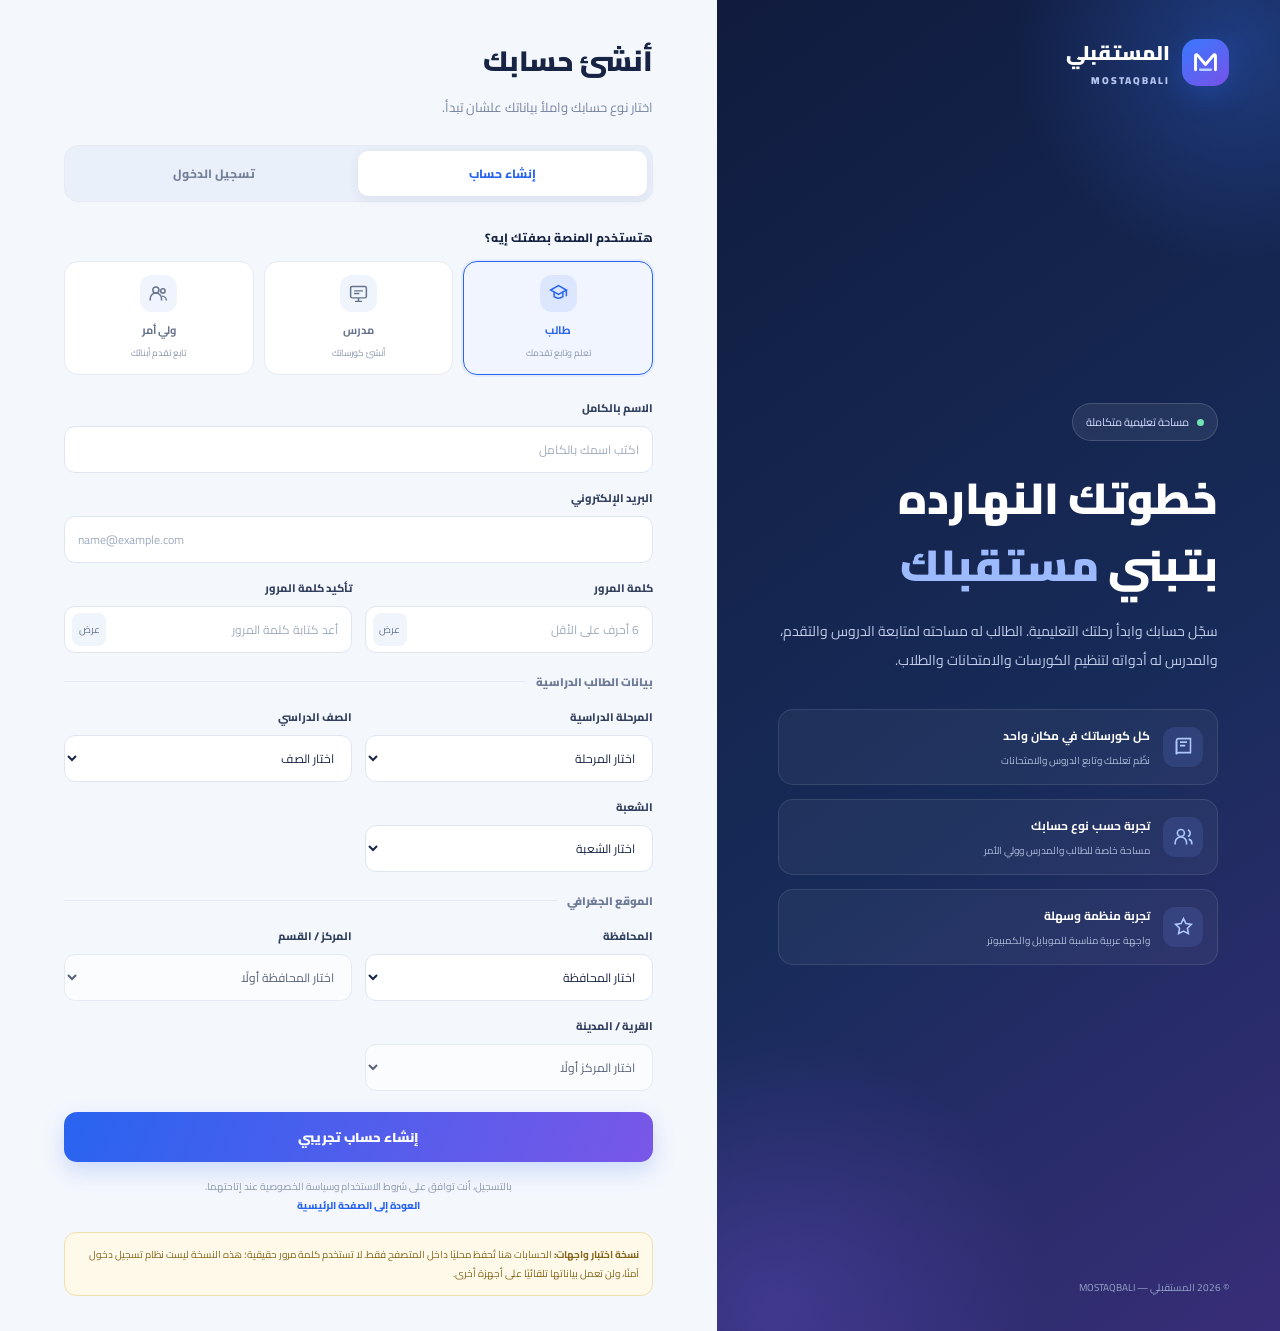
==== commit 32a6b0c5: "Update print statement from 'Hello' to 'Goodbye'" ====
--- a/auth.html
+++ b/auth.html
@@ -2,249 +2,1081 @@
 <html lang="ar" dir="rtl">
 <head>
 <meta charset="UTF-8">
-<meta name="viewport" content="width=device-width, initial-scale=1">
-<meta name="theme-color" content="#101B3D">
-<title>تسجيل الدخول | المستقبلي</title>
+<meta name="viewport" content="width=device-width, initial-scale=1.0, viewport-fit=cover">
+<meta name="theme-color" content="#101b3d">
+<meta name="description" content="تسجيل الدخول وإنشاء حساب على منصة المستقبلي التعليمية.">
+<title>الحسابات | المستقبلي</title>
 
 <style>
+@import url('https://fonts.googleapis.com/css2?family=Cairo:wght@400;500;600;700;800;900&display=swap');
+
 :root{
-  --navy:#101B3D;
-  --blue:#2864F0;
-  --purple:#7957E8;
-  --bg:#F4F7FC;
-  --text:#182344;
-  --muted:#7A849D;
-  --border:#E5EAF4;
-}
-*{box-sizing:border-box}
+  --navy:#101b3d;
+  --navy2:#182957;
+  --blue:#2864f0;
+  --purple:#7957e8;
+  --bg:#f4f7fc;
+  --white:#fff;
+  --text:#172443;
+  --muted:#7885a0;
+  --line:#e5eaf4;
+  --danger:#d83d58;
+  --success:#16875e;
+}
+
+*{box-sizing:border-box;margin:0;padding:0}
+
 body{
-  margin:0;min-height:100vh;
+  min-height:100vh;
+  font-family:'Cairo',sans-serif;
   background:var(--bg);
   color:var(--text);
-  font-family:Tahoma,Arial,sans-serif;
-}
+}
+
 button,input,select{font:inherit}
-button,a{-webkit-tap-highlight-color:transparent}
+button{cursor:pointer}
 a{text-decoration:none;color:inherit}
-button{cursor:pointer}
-.page{
-  min-height:100vh;display:grid;
+
+.layout{
+  min-height:100vh;
+  display:grid;
+  grid-template-columns:.88fr 1.12fr;
+}
+
+.visual-panel{
+  min-height:100vh;
+  position:relative;
+  overflow:hidden;
+  background:linear-gradient(145deg,#101b3d,#172b59 57%,#382d78);
+  color:white;
+  padding:34px clamp(24px,4vw,62px);
+  display:flex;
+  flex-direction:column;
+  justify-content:space-between;
+  isolation:isolate;
+}
+
+.visual-panel:before,.visual-panel:after{
+  content:"";
+  position:absolute;
+  z-index:-1;
+  border-radius:50%;
+  pointer-events:none;
+}
+
+.visual-panel:before{
+  width:450px;height:450px;
+  top:-180px;right:-180px;
+  background:radial-gradient(circle,rgba(60,122,255,.3),transparent 70%);
+}
+
+.visual-panel:after{
+  width:550px;height:550px;
+  bottom:-250px;left:-220px;
+  background:radial-gradient(circle,rgba(133,90,244,.27),transparent 70%);
+}
+
+.brand{
+  display:flex;
+  align-items:center;
+  gap:12px;
+  position:relative;
+  z-index:1;
+}
+
+.brand-logo{
+  width:47px;height:47px;
+  border-radius:15px;
+  display:grid;place-items:center;
+  background:linear-gradient(145deg,#3979ff,#7752e8);
+  box-shadow:0 9px 28px rgba(40,100,240,.3);
+}
+
+.brand-logo svg{width:29px;height:29px}
+
+.brand-name{font-size:20px;font-weight:900}
+.brand-name small{
+  display:block;
+  direction:ltr;
+  text-align:right;
+  letter-spacing:2px;
+  font-size:10px;
+  color:#b4c5f0;
+}
+
+.panel-content{
+  max-width:500px;
+  margin:60px auto;
+  position:relative;
+  z-index:1;
+}
+
+.panel-label{
+  display:inline-flex;
+  align-items:center;
+  gap:8px;
+  padding:8px 13px;
+  border-radius:999px;
+  border:1px solid rgba(255,255,255,.15);
+  background:rgba(255,255,255,.07);
+  color:#d1dcff;
+  font-size:11px;
+  margin-bottom:24px;
+}
+
+.panel-label span{
+  width:7px;height:7px;
+  background:#72e4b4;
+  border-radius:50%;
+}
+
+.panel-content h1{
+  font-size:clamp(32px,3.4vw,49px);
+  font-weight:900;
+  line-height:1.55;
+  margin-bottom:17px;
+}
+
+.panel-content h1 span{
+  color:#9dbaff;
+}
+
+.panel-description{
+  color:#c0cce8;
+  line-height:2.1;
+  font-size:14px;
+  max-width:440px;
+}
+
+.panel-features{
+  display:grid;
+  gap:14px;
+  margin-top:33px;
+}
+
+.panel-feature{
+  display:flex;
+  align-items:center;
+  gap:13px;
+  padding:14px;
+  border:1px solid rgba(255,255,255,.1);
+  background:rgba(255,255,255,.045);
+  border-radius:15px;
+}
+
+.panel-feature-icon{
+  width:40px;height:40px;
+  border-radius:12px;
+  display:grid;place-items:center;
+  background:rgba(111,148,255,.14);
+  color:#afc7ff;
+  flex-shrink:0;
+}
+
+.panel-feature-icon svg{width:21px;height:21px}
+.panel-feature strong{display:block;font-size:12px}
+.panel-feature small{display:block;font-size:10px;color:#adbbda;margin-top:4px}
+
+.panel-footer{
+  color:#94a4c8;
+  font-size:10px;
+  position:relative;
+  z-index:1;
+}
+
+.form-panel{
+  padding:35px clamp(20px,5vw,75px);
+  display:flex;
+  align-items:center;
+  justify-content:center;
+}
+
+.form-wrap{width:100%;max-width:590px}
+
+.mobile-brand{display:none}
+
+.form-header{margin-bottom:25px}
+.form-header h2{font-size:28px;font-weight:900;margin-bottom:8px}
+.form-header p{font-size:13px;color:var(--muted);line-height:1.9}
+
+.mode-switch{
+  display:grid;
   grid-template-columns:1fr 1fr;
-}
-.visual{
-  background:linear-gradient(145deg,#101B3D,#203B7D 65%,#6046B8);
-  color:white;padding:55px;
-  display:flex;flex-direction:column;
-  justify-content:space-between;
-  position:relative;overflow:hidden;
-}
-.visual:before,.visual:after{
-  content:"";position:absolute;border:1px solid #ffffff20;
-  border-radius:50%;pointer-events:none;
-}
-.visual:before{width:420px;height:420px;left:-160px;top:-160px}
-.visual:after{width:280px;height:280px;right:-100px;bottom:-100px}
-.brand{display:flex;align-items:center;gap:12px;position:relative;z-index:1}
-.logo{
-  width:47px;height:47px;border-radius:15px;
-  background:linear-gradient(135deg,#4B82FF,#9A6DFF);
+  padding:5px;
+  border:1px solid var(--line);
+  background:#eaf0fa;
+  border-radius:14px;
+  margin-bottom:24px;
+}
+
+.mode-btn{
+  padding:11px 10px;
+  border:0;
+  border-radius:10px;
+  background:transparent;
+  color:#75819a;
+  font-size:12px;
+  font-weight:800;
+  transition:.2s;
+}
+
+.mode-btn.active{
+  background:white;
+  color:var(--blue);
+  box-shadow:0 3px 12px rgba(27,48,91,.08);
+}
+
+.role-title{
+  font-size:12px;
+  font-weight:800;
+  margin-bottom:12px;
+}
+
+.roles{
+  display:grid;
+  grid-template-columns:repeat(3,minmax(0,1fr));
+  gap:10px;
+  margin-bottom:23px;
+}
+
+.role-option{
+  border:1px solid var(--line);
+  background:white;
+  border-radius:14px;
+  padding:13px 7px;
+  color:#66738d;
+  text-align:center;
+  transition:.2s;
+}
+
+.role-option:hover{border-color:#a9bdff}
+
+.role-option.active{
+  border-color:var(--blue);
+  background:#f0f5ff;
+  color:var(--blue);
+  box-shadow:0 0 0 2px rgba(40,100,240,.07);
+}
+
+.role-symbol{
+  width:37px;height:37px;
+  margin:0 auto 8px;
+  border-radius:12px;
   display:grid;place-items:center;
-}
-.logo svg{width:29px;height:29px}
-.brand-name{font-weight:900;font-size:19px}
-.brand-name small{display:block;font-size:10px;letter-spacing:1.4px;color:#D0DBFF}
-.visual-content{position:relative;z-index:1;max-width:510px;margin:auto 0}
-.visual-content .tag{
-  display:inline-block;padding:7px 12px;border-radius:30px;
-  border:1px solid #ffffff30;background:#ffffff12;font-size:11px;color:#E1E7FF;
-}
-.visual-content h1{font-size:clamp(30px,4vw,49px);line-height:1.5;margin:20px 0}
-.visual-content p{font-size:14px;line-height:2;color:#D8E1FF}
-.feature-list{display:grid;gap:13px;margin-top:28px}
-.feature{display:flex;align-items:center;gap:11px;color:#E3E9FF;font-size:12px}
-.check{
-  width:27px;height:27px;border-radius:9px;background:#ffffff17;
-  display:grid;place-items:center;color:#9DF0D2;font-weight:900;
-}
-.visual-footer{font-size:11px;color:#B9C8F0;position:relative;z-index:1}
-.form-side{display:grid;place-items:center;padding:32px 20px}
-.card{
-  width:min(460px,100%);background:white;border:1px solid var(--border);
-  border-radius:23px;padding:clamp(22px,4vw,38px);
-  box-shadow:0 20px 60px #1528580c;
-}
-.mobile-brand{display:none;margin-bottom:25px}
-.card h2{margin:0 0 7px;font-size:25px;color:var(--navy)}
-.subtitle{margin:0 0 23px;font-size:12px;color:var(--muted);line-height:1.9}
-.mode-switch{display:grid;grid-template-columns:1fr 1fr;background:#F0F3FA;padding:5px;border-radius:12px;margin-bottom:22px}
-.mode-switch button{border:0;background:transparent;border-radius:9px;padding:10px;color:#7B86A0;font-size:12px;font-weight:800}
-.mode-switch button.active{background:white;color:var(--blue);box-shadow:0 2px 8px #1729540d}
-.field{margin-bottom:15px}
-.field label{display:block;font-size:11px;font-weight:900;margin-bottom:7px;color:#44516F}
-.field input,.field select{
-  width:100%;height:45px;border:1px solid #DEE5F1;
-  border-radius:10px;background:#FCFDFF;padding:0 12px;
-  color:var(--text);font-size:12px;outline:none;
-}
-.field input:focus,.field select:focus{border-color:var(--blue);box-shadow:0 0 0 3px #2864f012}
-.field input::placeholder{color:#A5AEC0}
-.role-label{font-size:11px;font-weight:900;margin-bottom:9px;display:block}
-.roles{display:grid;grid-template-columns:repeat(3,1fr);gap:8px;margin-bottom:17px}
-.role{
-  border:1px solid var(--border);background:white;border-radius:11px;
-  padding:11px 5px;color:#75809A;font-size:11px;font-weight:800;
-}
-.role.active{border-color:var(--blue);background:#EDF2FF;color:var(--blue)}
-.role span{display:block;font-size:18px;margin-bottom:3px}
-.form-row{display:grid;grid-template-columns:1fr 1fr;gap:10px}
-.primary{
-  width:100%;border:0;border-radius:11px;padding:13px;
+  background:#f0f4fc;
+}
+
+.role-option.active .role-symbol{
+  background:#dce7ff;
+}
+
+.role-symbol svg{width:21px;height:21px}
+.role-option strong{font-size:11px;display:block}
+.role-option small{font-size:9px;display:block;margin-top:4px;color:#8995ad}
+
+.form-grid{
+  display:grid;
+  grid-template-columns:1fr 1fr;
+  gap:15px 13px;
+}
+
+.field{min-width:0}
+.field.full{grid-column:1/-1}
+
+.field label{
+  display:block;
+  font-size:11px;
+  font-weight:800;
+  margin-bottom:8px;
+  color:#33415f;
+}
+
+.input-wrap{position:relative}
+
+.input-wrap input,.field select,.field input{
+  width:100%;
+  height:47px;
+  border:1px solid #dfe6f1;
+  background:#fff;
+  border-radius:11px;
+  outline:none;
+  padding:0 13px;
+  color:var(--text);
+  font-size:12px;
+  transition:border .2s,box-shadow .2s;
+}
+
+.field select{cursor:pointer}
+
+.input-wrap input:focus,.field input:focus,.field select:focus{
+  border-color:#7399ff;
+  box-shadow:0 0 0 3px rgba(40,100,240,.09);
+}
+
+.input-wrap input::placeholder,.field input::placeholder{color:#a0abc0}
+
+.password-input{padding-left:47px!important}
+
+.toggle-password{
+  position:absolute;
+  left:8px;top:7px;
+  width:34px;height:33px;
+  border:0;
+  border-radius:8px;
+  background:#f0f4fb;
+  color:#687797;
+  font-size:10px;
+}
+
+.hint{
+  display:block;
+  font-size:10px;
+  line-height:1.8;
+  color:#8995aa;
+  margin-top:6px;
+}
+
+.section-divider{
+  grid-column:1/-1;
+  display:flex;
+  align-items:center;
+  gap:10px;
+  margin-top:4px;
+  color:#6e7b97;
+  font-size:11px;
+  font-weight:900;
+}
+
+.section-divider:after{
+  content:"";
+  height:1px;
+  background:var(--line);
+  flex:1;
+}
+
+.form-error,.form-success{
+  display:none;
+  border-radius:11px;
+  padding:11px 13px;
+  margin-top:15px;
+  font-size:11px;
+  line-height:1.8;
+}
+
+.form-error{background:#fff0f2;color:var(--danger);border:1px solid #ffd5dc}
+.form-success{background:#eaf9f2;color:var(--success);border:1px solid #c9efdc}
+
+.submit-btn{
+  margin-top:21px;
+  width:100%;
+  min-height:50px;
+  border:0;
+  border-radius:13px;
   background:linear-gradient(110deg,var(--blue),var(--purple));
-  color:white;font-size:13px;font-weight:900;
-  box-shadow:0 8px 20px #2864f021;
-}
-.primary:hover{filter:brightness(1.04)}
-.switch-text{text-align:center;font-size:11px;color:var(--muted);margin:17px 0 0}
-.text-button{border:0;background:none;color:var(--blue);font-size:11px;font-weight:900}
-.demo-warning{
-  padding:12px;border-radius:11px;background:#FFF7E4;
-  border:1px solid #F2E4B9;color:#806A2C;
-  font-size:10px;line-height:1.9;margin-bottom:18px;
-}
-.message{display:none;margin-bottom:14px;border-radius:10px;padding:11px;font-size:11px;line-height:1.8}
-.message.error{display:block;background:#FFF0F1;color:#B42335;border:1px solid #F7D4D9}
-.message.success{display:block;background:#EAF9F2;color:#13764F;border:1px solid #CBEFDE}
-.password-wrap{position:relative}
-.password-wrap input{padding-left:58px}
-.show-password{
-  position:absolute;left:7px;top:6px;height:33px;padding:0 8px;
-  background:#EDF2FF;color:var(--blue);border:0;border-radius:8px;font-size:10px;
-}
-.footer-links{display:flex;justify-content:center;gap:16px;flex-wrap:wrap;margin-top:19px;color:var(--muted);font-size:10px}
-.footer-links a:hover{color:var(--blue)}
-@media(max-width:850px){
-  .page{grid-template-columns:1fr}
-  .visual{display:none}
-  .form-side{padding:25px 15px}
-  .mobile-brand{display:flex;align-items:center;gap:10px}
-  .card{box-shadow:0 12px 40px #1528580a}
-}
-@media(max-width:420px){
-  .form-row{grid-template-columns:1fr}
-  .roles{gap:5px}
-  .role{font-size:10px}
+  color:white;
+  font-size:13px;
+  font-weight:900;
+  box-shadow:0 9px 23px rgba(40,100,240,.2);
+  transition:.2s;
+}
+
+.submit-btn:hover{transform:translateY(-2px);box-shadow:0 13px 27px rgba(40,100,240,.28)}
+
+.form-note{
+  text-align:center;
+  color:#8b97ad;
+  font-size:10px;
+  line-height:1.9;
+  margin-top:15px;
+}
+
+.form-note a{color:var(--blue);font-weight:800}
+
+.demo-notice{
+  margin-top:17px;
+  padding:12px 13px;
+  border:1px solid #f0dfb0;
+  background:#fff9e9;
+  border-radius:12px;
+  color:#84651c;
+  font-size:10px;
+  line-height:1.9;
+}
+
+.hidden{display:none!important}
+
+@media(max-width:900px){
+  .layout{grid-template-columns:1fr}
+  .visual-panel{display:none}
+  .form-panel{padding:26px 22px 38px}
+  .form-wrap{max-width:620px}
+  .mobile-brand{display:flex;margin-bottom:32px}
+  .form-header h2{font-size:25px}
+}
+
+@media(max-width:480px){
+  .form-panel{padding:19px 16px 30px}
+  .mobile-brand{margin-bottom:27px}
+  .form-grid{grid-template-columns:1fr;gap:14px}
+  .field.full{grid-column:auto}
+  .section-divider{grid-column:auto}
+  .roles{gap:7px}
+  .role-option{padding:12px 4px}
+  .role-option strong{font-size:10px}
+  .role-option small{font-size:8px}
+  .form-header{margin-bottom:21px}
+  .form-header h2{font-size:23px}
+}
+
+@media(prefers-reduced-motion:reduce){
+  *,*:before,*:after{transition:none!important}
 }
 </style>
 </head>
 
 <body>
-<div class="page">
-  <aside class="visual">
+<div class="layout">
+
+  <aside class="visual-panel">
     <a class="brand" href="index.html">
-      <span class="logo">
-        <svg viewBox="0 0 40 40" fill="none" aria-hidden="true">
-          <path d="M8 29V11L20 22L32 11V29" stroke="white" stroke-width="3.3" stroke-linecap="round" stroke-linejoin="round"/>
+      <span class="brand-logo">
+        <svg viewBox="0 0 32 32" fill="none" aria-hidden="true">
+          <path d="M5 24V8.5C5 7.4 6.4 6.9 7.1 7.8L16 18.2L24.9 7.8C25.6 6.9 27 7.4 27 8.5V24" stroke="white" stroke-width="3.2" stroke-linecap="round" stroke-linejoin="round"/>
+          <path d="M10 24H22" stroke="#B9D0FF" stroke-width="2.5" stroke-linecap="round"/>
         </svg>
       </span>
       <span class="brand-name">المستقبلي<small>MOSTAQBALI</small></span>
     </a>
 
-    <div class="visual-content">
-      <span class="tag">وضع اختبار الواجهة</span>
-      <h1>مستقبلك يبدأ بخطوة.</h1>
-      <p>جرّب المنصة واكتشف صفحات الطالب والمدرس، وسجّل حسابات اختبار محلية قبل تفعيل النظام الحقيقي.</p>
-      <div class="feature-list">
-        <div class="feature"><span class="check">✓</span> تجربة أنواع الحسابات المختلفة</div>
-        <div class="feature"><span class="check">✓</span> التنقل بين الصفحات الموجودة</div>
-        <div class="feature"><span class="check">✓</span> اختبار لوحة المدرس وإدارة المحتوى محليًا</div>
+    <div class="panel-content">
+      <div class="panel-label"><span></span> مساحة تعليمية متكاملة</div>
+      <h1>خطوتك النهارده<br>بتبني <span>مستقبلك</span></h1>
+      <p class="panel-description">
+        سجّل حسابك وابدأ رحلتك التعليمية. الطالب له مساحته لمتابعة الدروس
+        والتقدم، والمدرس له أدواته لتنظيم الكورسات والامتحانات والطلاب.
+      </p>
+
+      <div class="panel-features">
+        <div class="panel-feature">
+          <span class="panel-feature-icon">
+            <svg viewBox="0 0 24 24" fill="none" stroke="currentColor" stroke-width="1.8"><path d="M4 5.5A2.5 2.5 0 0 1 6.5 3H20v16H6.5A2.5 2.5 0 0 0 4 21z"/><path d="M4 5.5v15M8 7h8M8 11h6"/></svg>
+          </span>
+          <span><strong>كل كورساتك في مكان واحد</strong><small>نظّم تعلمك وتابع الدروس والامتحانات</small></span>
+        </div>
+
+        <div class="panel-feature">
+          <span class="panel-feature-icon">
+            <svg viewBox="0 0 24 24" fill="none" stroke="currentColor" stroke-width="1.8"><circle cx="9" cy="8" r="4"/><path d="M2.5 21v-2a6.5 6.5 0 0 1 13 0v2M17 4.5a4 4 0 0 1 0 7.5M18 15a5 5 0 0 1 3.5 4.8V21"/></svg>
+          </span>
+          <span><strong>تجربة حسب نوع حسابك</strong><small>مساحة خاصة للطالب والمدرس وولي الأمر</small></span>
+        </div>
+
+        <div class="panel-feature">
+          <span class="panel-feature-icon">
+            <svg viewBox="0 0 24 24" fill="none" stroke="currentColor" stroke-width="1.8"><path d="M12 3 14.8 8.7 21 9.6 16.5 14l1.1 6.2L12 17.3l-5.6 2.9L7.5 14 3 9.6l6.2-.9L12 3Z"/></svg>
+          </span>
+          <span><strong>تجربة منظمة وسهلة</strong><small>واجهة عربية مناسبة للموبايل والكمبيوتر</small></span>
+        </div>
       </div>
     </div>
-    <div class="visual-footer">نسخة تطوير واختبار — ليست خدمة تسجيل دخول حقيقية.</div>
+
+    <div class="panel-footer">© <span id="desktopYear"></span> المستقبلي — MOSTAQBALI</div>
   </aside>
 
-  <main class="form-side">
-    <section class="card">
+  <main class="form-panel">
+    <div class="form-wrap">
+
       <a class="brand mobile-brand" href="index.html">
-        <span class="logo">
-          <svg viewBox="0 0 40 40" fill="none" aria-hidden="true">
-            <path d="M8 29V11L20 22L32 11V29" stroke="white" stroke-width="3.3" stroke-linecap="round" stroke-linejoin="round"/>
+        <span class="brand-logo">
+          <svg viewBox="0 0 32 32" fill="none" aria-hidden="true">
+            <path d="M5 24V8.5C5 7.4 6.4 6.9 7.1 7.8L16 18.2L24.9 7.8C25.6 6.9 27 7.4 27 8.5V24" stroke="white" stroke-width="3.2" stroke-linecap="round" stroke-linejoin="round"/>
+            <path d="M10 24H22" stroke="#B9D0FF" stroke-width="2.5" stroke-linecap="round"/>
           </svg>
         </span>
         <span class="brand-name">المستقبلي<small>MOSTAQBALI</small></span>
       </a>
 
-      <div class="demo-warning">
-        <strong>تنبيه:</strong> هذه نسخة تجريبية مؤقتة. الحسابات وكلمات المرور تُحفظ محليًا في هذا المتصفح فقط. لا تستخدم كلمة مرورك الحقيقية أو معلومات حساسة.
+      <div class="form-header">
+        <h2 id="formTitle">أنشئ حسابك</h2>
+        <p id="formDescription">اختار نوع حسابك واملأ بياناتك علشان تبدأ.</p>
       </div>
 
-      <h2 id="formTitle">أهلًا بعودتك</h2>
-      <p class="subtitle" id="formSubtitle">سجّل الدخول بحساب الاختبار لفتح صفحات المنصة.</p>
-
       <div class="mode-switch">
-        <button type="button" class="active" data-mode="login">تسجيل الدخول</button>
-        <button type="button" data-mode="register">إنشاء حساب</button>
+        <button type="button" class="mode-btn active" id="registerMode">إنشاء حساب</button>
+        <button type="button" class="mode-btn" id="loginMode">تسجيل الدخول</button>
       </div>
 
-      <div id="message" class="message" role="status" aria-live="polite"></div>
-
-      <form id="authForm" novalidate>
-        <div id="nameField" class="field" hidden>
-          <label for="fullName">الاسم الظاهر</label>
-          <input id="fullName" name="fullName" maxlength="80" autocomplete="name" placeholder="اكتب اسمًا تجريبيًا">
+      <form id="accountForm" novalidate>
+        <div class="role-title">هتستخدم المنصة بصفتك إيه؟</div>
+
+        <div class="roles">
+          <button class="role-option active" type="button" data-role="student">
+            <span class="role-symbol">
+              <svg viewBox="0 0 24 24" fill="none" stroke="currentColor" stroke-width="1.7"><path d="m3 8 9-5 9 5-9 5-9-5Z"/><path d="M7 10.5v5c3.3 2.4 6.7 2.4 10 0v-5M21 8v7"/></svg>
+            </span>
+            <strong>طالب</strong><small>تعلم وتابع تقدمك</small>
+          </button>
+
+          <button class="role-option" type="button" data-role="teacher">
+            <span class="role-symbol">
+              <svg viewBox="0 0 24 24" fill="none" stroke="currentColor" stroke-width="1.7"><rect x="3" y="4" width="18" height="13" rx="2"/><path d="M8 21h8M12 17v4M7 9h10M7 12h6"/></svg>
+            </span>
+            <strong>مدرس</strong><small>أنشئ كورساتك</small>
+          </button>
+
+          <button class="role-option" type="button" data-role="parent">
+            <span class="role-symbol">
+              <svg viewBox="0 0 24 24" fill="none" stroke="currentColor" stroke-width="1.7"><circle cx="9" cy="8" r="3.5"/><circle cx="17" cy="9" r="2.5"/><path d="M2.5 20v-2a6.5 6.5 0 0 1 13 0v2M16 15a5 5 0 0 1 5 5"/></svg>
+            </span>
+            <strong>ولي أمر</strong><small>تابع تقدم أبنائك</small>
+          </button>
         </div>
 
-        <span class="role-label">نوع الحساب</span>
-        <div class="roles">
-          <button type="button" class="role active" data-role="student"><span>♙</span>طالب</button>
-          <button type="button" class="role" data-role="teacher"><span>▤</span>مدرس</button>
-          <button type="button" class="role" data-role="parent"><span>⌂</span>ولي أمر</button>
+        <div class="form-grid">
+          <div class="field full" id="nameField">
+            <label for="fullName">الاسم بالكامل</label>
+            <input id="fullName" name="fullName" type="text" autocomplete="name" placeholder="اكتب اسمك بالكامل">
+          </div>
+
+          <div class="field full" id="emailField">
+            <label for="email">البريد الإلكتروني</label>
+            <input id="email" name="email" type="email" autocomplete="email" placeholder="name@example.com" dir="ltr">
+          </div>
+
+          <div class="field" id="passwordField">
+            <label for="password">كلمة المرور</label>
+            <div class="input-wrap">
+              <input class="password-input" id="password" name="password" type="password" autocomplete="new-password" placeholder="6 أحرف على الأقل">
+              <button class="toggle-password" type="button" data-target="password">عرض</button>
+            </div>
+          </div>
+
+          <div class="field" id="confirmField">
+            <label for="confirmPassword">تأكيد كلمة المرور</label>
+            <div class="input-wrap">
+              <input class="password-input" id="confirmPassword" name="confirmPassword" type="password" autocomplete="new-password" placeholder="أعد كتابة كلمة المرور">
+              <button class="toggle-password" type="button" data-target="confirmPassword">عرض</button>
+            </div>
+          </div>
+
+          <div class="field full hidden" id="studentSection">
+            <div class="section-divider">بيانات الطالب الدراسية</div>
+          </div>
+
+          <div class="field hidden" id="stageField">
+            <label for="stage">المرحلة الدراسية</label>
+            <select id="stage">
+              <option value="">اختار المرحلة</option>
+              <option>ابتدائي</option>
+              <option>إعدادي</option>
+              <option>ثانوي</option>
+              <option>تعليم جامعي</option>
+              <option>أخرى</option>
+            </select>
+          </div>
+
+          <div class="field hidden" id="gradeField">
+            <label for="grade">الصف الدراسي</label>
+            <select id="grade">
+              <option value="">اختار الصف</option>
+            </select>
+          </div>
+
+          <div class="field hidden" id="branchField">
+            <label for="branch">الشعبة</label>
+            <select id="branch">
+              <option value="">اختار الشعبة</option>
+              <option value="general">غير محدد / لا ينطبق</option>
+              <option value="science">علمي علوم</option>
+              <option value="math">علمي رياضة</option>
+              <option value="literary">أدبي</option>
+            </select>
+          </div>
+
+          <div class="field hidden" id="teacherSection">
+            <div class="section-divider">بيانات المدرس المهنية</div>
+          </div>
+
+          <div class="field hidden" id="specialtyField">
+            <label for="specialty">التخصص الرئيسي</label>
+            <select id="specialty">
+              <option value="">اختار التخصص</option>
+              <option>لغة عربية</option>
+              <option>لغة إنجليزية</option>
+              <option>لغة فرنسية</option>
+              <option>رياضيات</option>
+              <option>فيزياء</option>
+              <option>كيمياء</option>
+              <option>أحياء</option>
+              <option>علوم</option>
+              <option>دراسات اجتماعية</option>
+              <option>مواد أخرى</option>
+            </select>
+          </div>
+
+          <div class="field hidden" id="experienceField">
+            <label for="experience">سنوات الخبرة</label>
+            <select id="experience">
+              <option value="">اختار المدة</option>
+              <option>أقل من سنة</option>
+              <option>1–3 سنوات</option>
+              <option>4–7 سنوات</option>
+              <option>أكثر من 7 سنوات</option>
+            </select>
+          </div>
+
+          <div class="field hidden" id="parentSection">
+            <div class="section-divider">بيانات ولي الأمر</div>
+          </div>
+
+          <div class="field full hidden" id="studentEmailField">
+            <label for="studentEmail">بريد الطالب المراد ربطه لاحقًا</label>
+            <input id="studentEmail" type="email" placeholder="البريد الإلكتروني للطالب" dir="ltr">
+            <small class="hint">في النسخة النهائية، يلزم التحقق من موافقة الطالب أو آلية الربط التي تعتمدها المنصة.</small>
+          </div>
+
+          <div class="field full hidden" id="locationSection">
+            <div class="section-divider">الموقع الجغرافي</div>
+          </div>
+
+          <div class="field hidden" id="governorateField">
+            <label for="governorate">المحافظة</label>
+            <select id="governorate">
+              <option value="">اختار المحافظة</option>
+            </select>
+          </div>
+
+          <div class="field hidden" id="centerField">
+            <label for="center">المركز / القسم</label>
+            <select id="center" disabled>
+              <option value="">اختار المحافظة أولًا</option>
+            </select>
+          </div>
+
+          <div class="field hidden" id="localityField">
+            <label for="locality">القرية / المدينة</label>
+            <select id="locality" disabled>
+              <option value="">اختار المركز أولًا</option>
+            </select>
+          </div>
+
+          <div class="field full hidden" id="teacherBioField">
+            <label for="bio">نبذة مختصرة عنك</label>
+            <input id="bio" type="text" maxlength="240" placeholder="عرّف الطلاب بنفسك وتخصصك">
+          </div>
         </div>
 
-        <div class="field">
-          <label for="email">البريد الإلكتروني التجريبي</label>
-          <input id="email" name="email" type="email" required maxlength="160" autocomplete="email" placeholder="test@example.com">
+        <div class="form-error" id="formError" role="alert"></div>
+        <div class="form-success" id="formSuccess" role="status"></div>
+
+        <button class="submit-btn" type="submit" id="submitButton">إنشاء حساب تجريبي</button>
+
+        <p class="form-note" id="formNote">
+          بالتسجيل، أنت توافق على شروط الاستخدام وسياسة الخصوصية عند إتاحتهما.
+          <br><a href="index.html">العودة إلى الصفحة الرئيسية</a>
+        </p>
+
+        <div class="demo-notice">
+          <strong>نسخة اختبار واجهات:</strong>
+          الحسابات هنا تُحفظ محليًا داخل المتصفح فقط. لا تستخدم كلمة مرور حقيقية؛
+          هذه النسخة ليست نظام تسجيل دخول آمنًا، ولن تعمل بياناتها تلقائيًا على أجهزة أخرى.
         </div>
-
-        <div class="field">
-          <label for="password">كلمة المرور التجريبية</label>
-          <div class="password-wrap">
-            <input id="password" name="password" type="password" required minlength="6" maxlength="100" autocomplete="current-password" placeholder="6 أحرف على الأقل">
-            <button class="show-password" type="button" id="togglePassword">إظهار</button>
-          </div>
-        </div>
-
-        <div id="confirmField" class="field" hidden>
-          <label for="confirmPassword">تأكيد كلمة المرور</label>
-          <input id="confirmPassword" name="confirmPassword" type="password" minlength="6" maxlength="100" autocomplete="new-password" placeholder="أعد كتابة كلمة المرور">
-        </div>
-
-        <button class="primary" id="submitButton" type="submit">دخول إلى حساب الاختبار</button>
       </form>
-
-      <p class="switch-text" id="switchText">
-        أول مرة هنا؟
-        <button type="button" class="text-button" data-mode="register">أنشئ حساب اختبار</button>
-      </p>
-
-      <div class="footer-links">
-        <a href="index.html">شاشة البداية</a>
-        <a href="home.html">الرئيسية</a>
-        <a href="teachers.html">المدرسون</a>
-      </div>
-    </section>
+    </div>
   </main>
 </div>
 
 <script>
 "use strict";
 
-const USERS_KEY = "mostaqbali_demo_users_v1";
-const SESSION_KEY = "mostaqbali_demo_session_v1";
-
-let mode = "login";
-let role = "student";
-
-const $ = selector => document.querySelector(selector);
+const USERS_KEY = "mostaqbali_demo_users_v2";
+const SESSION_KEY = "mostaqbali_demo_session_v2";
+
+const $ = id => document.getElementById(id);
+
+let currentMode = "register";
+let currentRole = "student";
+
+const roleNames = {
+  student: "طالب",
+  teacher: "مدرس",
+  parent: "ولي أمر"
+};
+
+const roleDestinations = {
+  student: "home.html",
+  teacher: "teacher-dashboard.html",
+  parent: "parent-dashboard.html"
+};
+
+/*
+ * هذه بيانات مكانية أولية للاختبار وليست قاعدة بيانات رسمية كاملة.
+ * يجب استكمالها ومراجعتها قبل استخدامها في التسجيل الحقيقي.
+ */
+const locationData = {
+  "القاهرة": {
+    "مدينة نصر": ["مدينة نصر"],
+    "مصر الجديدة": ["مصر الجديدة"],
+    "المعادي": ["المعادي"],
+    "حلوان": ["حلوان"],
+    "شبرا": ["شبرا"]
+  },
+  "الجيزة": {
+    "الجيزة": ["الجيزة"],
+    "6 أكتوبر": ["6 أكتوبر"],
+    "الشيخ زايد": ["الشيخ زايد"],
+    "البدرشين": ["البدرشين"],
+    "أوسيم": ["أوسيم"]
+  },
+  "الإسكندرية": {
+    "المنتزه": ["المنتزه"],
+    "شرق الإسكندرية": ["سيدي جابر", "سموحة"],
+    "وسط الإسكندرية": ["محرم بك", "الحضرة"],
+    "برج العرب": ["برج العرب"]
+  },
+  "المنوفية": {
+    "شبين الكوم": ["شبين الكوم", "ميت خاقان", "شنوان"],
+    "منوف": ["منوف", "زاوية رزين", "برهيم"],
+    "أشمون": ["أشمون", "ساقية أبو شعرة", "سمادون"],
+    "الباجور": ["الباجور", "مشيرف"],
+    "قويسنا": ["قويسنا", "أم خنان"],
+    "تلا": ["تلا", "بابل"],
+    "بركة السبع": ["بركة السبع", "الدبابية"],
+    "الشهداء": ["الشهداء", "دنشواي"],
+    "سرس الليان": ["سرس الليان"]
+  },
+  "القليوبية": {
+    "بنها": ["بنها", "كفر الجزار"],
+    "شبرا الخيمة": ["شبرا الخيمة"],
+    "قليوب": ["قليوب"],
+    "طوخ": ["طوخ"],
+    "قها": ["قها"],
+    "الخانكة": ["الخانكة"]
+  },
+  "الغربية": {
+    "طنطا": ["طنطا"],
+    "المحلة الكبرى": ["المحلة الكبرى"],
+    "كفر الزيات": ["كفر الزيات"],
+    "زفتى": ["زفتى"],
+    "السنطة": ["السنطة"],
+    "سمنود": ["سمنود"]
+  },
+  "الشرقية": {
+    "الزقازيق": ["الزقازيق"],
+    "بلبيس": ["بلبيس"],
+    "منيا القمح": ["منيا القمح"],
+    "فاقوس": ["فاقوس"],
+    "أبو حماد": ["أبو حماد"],
+    "ديرب نجم": ["ديرب نجم"]
+  },
+  "الدقهلية": {
+    "المنصورة": ["المنصورة"],
+    "ميت غمر": ["ميت غمر"],
+    "طلخا": ["طلخا"],
+    "أجا": ["أجا"],
+    "دكرنس": ["دكرنس"],
+    "السنبلاوين": ["السنبلاوين"]
+  },
+  "البحيرة": {
+    "دمنهور": ["دمنهور"],
+    "كفر الدوار": ["كفر الدوار"],
+    "إيتاي البارود": ["إيتاي البارود"],
+    "رشيد": ["رشيد"],
+    "أبو حمص": ["أبو حمص"]
+  },
+  "كفر الشيخ": {
+    "كفر الشيخ": ["كفر الشيخ"],
+    "دسوق": ["دسوق"],
+    "فوه": ["فوه"],
+    "بيلا": ["بيلا"],
+    "الحامول": ["الحامول"]
+  },
+  "دمياط": {
+    "دمياط": ["دمياط"],
+    "فارسكور": ["فارسكور"],
+    "الزرقا": ["الزرقا"],
+    "كفر سعد": ["كفر سعد"]
+  },
+  "بورسعيد": {
+    "حي الشرق": ["حي الشرق"],
+    "حي العرب": ["حي العرب"],
+    "الضواحي": ["الضواحي"],
+    "بورفؤاد": ["بورفؤاد"]
+  },
+  "الإسماعيلية": {
+    "الإسماعيلية": ["الإسماعيلية"],
+    "التل الكبير": ["التل الكبير"],
+    "فايد": ["فايد"],
+    "القنطرة شرق": ["القنطرة شرق"],
+    "القنطرة غرب": ["القنطرة غرب"]
+  },
+  "السويس": {
+    "حي السويس": ["حي السويس"],
+    "الأربعين": ["الأربعين"],
+    "عتاقة": ["عتاقة"],
+    "الجناين": ["الجناين"]
+  },
+  "الفيوم": {
+    "الفيوم": ["الفيوم"],
+    "إطسا": ["إطسا"],
+    "سنورس": ["سنورس"],
+    "طامية": ["طامية"],
+    "أبشواي": ["أبشواي"]
+  },
+  "بني سويف": {
+    "بني سويف": ["بني سويف"],
+    "ناصر": ["ناصر"],
+    "الواسطى": ["الواسطى"],
+    "إهناسيا": ["إهناسيا"],
+    "ببا": ["ببا"]
+  },
+  "المنيا": {
+    "المنيا": ["المنيا"],
+    "مغاغة": ["مغاغة"],
+    "بني مزار": ["بني مزار"],
+    "سمالوط": ["سمالوط"],
+    "ملوي": ["ملوي"]
+  },
+  "أسيوط": {
+    "أسيوط": ["أسيوط"],
+    "ديروط": ["ديروط"],
+    "القوصية": ["القوصية"],
+    "أبو تيج": ["أبو تيج"],
+    "منفلوط": ["منفلوط"]
+  },
+  "سوهاج": {
+    "سوهاج": ["سوهاج"],
+    "أخميم": ["أخميم"],
+    "جرجا": ["جرجا"],
+    "طهطا": ["طهطا"],
+    "المراغة": ["المراغة"]
+  },
+  "قنا": {
+    "قنا": ["قنا"],
+    "نجع حمادي": ["نجع حمادي"],
+    "دشنا": ["دشنا"],
+    "قفط": ["قفط"],
+    "أبو تشت": ["أبو تشت"]
+  },
+  "الأقصر": {
+    "الأقصر": ["الأقصر"],
+    "إسنا": ["إسنا"],
+    "القرنة": ["القرنة"],
+    "الزينية": ["الزينية"]
+  },
+  "أسوان": {
+    "أسوان": ["أسوان"],
+    "كوم أمبو": ["كوم أمبو"],
+    "إدفو": ["إدفو"],
+    "دراو": ["دراو"]
+  },
+  "البحر الأحمر": {
+    "الغردقة": ["الغردقة"],
+    "سفاجا": ["سفاجا"],
+    "القصير": ["القصير"],
+    "مرسى علم": ["مرسى علم"]
+  },
+  "مطروح": {
+    "مرسى مطروح": ["مرسى مطروح"],
+    "الحمام": ["الحمام"],
+    "العلمين": ["العلمين"],
+    "الضبعة": ["الضبعة"],
+    "سيوة": ["سيوة"]
+  },
+  "شمال سيناء": {
+    "العريش": ["العريش"],
+    "بئر العبد": ["بئر العبد"],
+    "الشيخ زويد": ["الشيخ زويد"],
+    "رفح": ["رفح"]
+  },
+  "جنوب سيناء": {
+    "الطور": ["الطور"],
+    "شرم الشيخ": ["شرم الشيخ"],
+    "دهب": ["دهب"],
+    "نويبع": ["نويبع"],
+    "سانت كاترين": ["سانت كاترين"]
+  },
+  "الوادي الجديد": {
+    "الخارجة": ["الخارجة"],
+    "الداخلة": ["الداخلة"],
+    "الفرافرة": ["الفرافرة"],
+    "باريس": ["باريس"]
+  },
+  "الأقصر الجديدة": {
+    "الأقصر": ["الأقصر"]
+  }
+};
+
+const allFields = [
+  "nameField","emailField","passwordField","confirmField",
+  "studentSection","stageField","gradeField","branchField",
+  "teacherSection","specialtyField","experienceField",
+  "parentSection","studentEmailField",
+  "locationSection","governorateField","centerField","localityField",
+  "teacherBioField"
+];
+
+function showField(id, visible){
+  $(id).classList.toggle("hidden", !visible);
+}
+
+function setMessage(type, message){
+  const error = $("formError");
+  const success = $("formSuccess");
+
+  error.style.display = "none";
+  success.style.display = "none";
+
+  if(!message) return;
+
+  const target = type === "success" ? success : error;
+  target.textContent = message;
+  target.style.display = "block";
+}
+
+function updateRoleUI(){
+  allFields.forEach(id => showField(id, false));
+
+  showField("emailField", true);
+  showField("passwordField", true);
+  showField("nameField", currentMode === "register");
+  showField("confirmField", currentMode === "register");
+
+  if(currentMode === "register"){
+    if(currentRole === "student"){
+      ["studentSection","stageField","gradeField","branchField",
+       "locationSection","governorateField","centerField","localityField"]
+        .forEach(id => showField(id, true));
+    }
+
+    if(currentRole === "teacher"){
+      ["teacherSection","specialtyField","experienceField",
+       "locationSection","governorateField","centerField","localityField",
+       "teacherBioField"]
+        .forEach(id => showField(id, true));
+    }
+
+    if(currentRole === "parent"){
+      ["parentSection","studentEmailField",
+       "locationSection","governorateField","centerField","localityField"]
+        .forEach(id => showField(id, true));
+    }
+  }
+
+  $("formTitle").textContent =
+    currentMode === "register" ? "أنشئ حسابك" : "أهلًا بعودتك";
+
+  $("formDescription").textContent =
+    currentMode === "register"
+      ? "اختار نوع حسابك واملأ بياناتك علشان تبدأ."
+      : "اكتب بيانات الحساب التجريبي اللي سجلت بيها.";
+
+  $("submitButton").textContent =
+    currentMode === "register" ? "إنشاء حساب تجريبي" : "دخول إلى حسابي";
+
+  $("password").autocomplete =
+    currentMode === "register" ? "new-password" : "current-password";
+
+  $("confirmPassword").required = currentMode === "register";
+  $("fullName").required = currentMode === "register";
+  $("confirmField").classList.toggle("hidden", currentMode !== "register");
+
+  $("registerMode").classList.toggle("active", currentMode === "register");
+  $("loginMode").classList.toggle("active", currentMode === "login");
+
+  setMessage("", "");
+}
+
+function setMode(mode){
+  currentMode = mode;
+  updateRoleUI();
+}
+
+document.querySelectorAll("[data-role]").forEach(button => {
+  button.addEventListener("click", () => {
+    currentRole = button.dataset.role;
+
+    document.querySelectorAll("[data-role]").forEach(item => {
+      item.classList.toggle("active", item === button);
+    });
+
+    updateRoleUI();
+  });
+});
+
+$("registerMode").addEventListener("click", () => setMode("register"));
+$("loginMode").addEventListener("click", () => setMode("login"));
+
+document.querySelectorAll(".toggle-password").forEach(button => {
+  button.addEventListener("click", () => {
+    const input = $(button.dataset.target);
+    const reveal = input.type === "password";
+    input.type = reveal ? "text" : "password";
+    button.textContent = reveal ? "إخفاء" : "عرض";
+  });
+});
+
+function fillSelect(select, items, placeholder){
+  select.replaceChildren();
+
+  const first = document.createElement("option");
+  first.value = "";
+  first.textContent = placeholder;
+  select.appendChild(first);
+
+  items.forEach(value => {
+    const option = document.createElement("option");
+    option.value = value;
+    option.textContent = value;
+    select.appendChild(option);
+  });
+
+  select.disabled = items.length === 0;
+}
+
+fillSelect($("governorate"), Object.keys(locationData), "اختار المحافظة");
+
+$("governorate").addEventListener("change", () => {
+  const governorate = $("governorate").value;
+  const centers = governorate ? Object.keys(locationData[governorate]) : [];
+
+  fillSelect($("center"), centers, centers.length ? "اختار المركز" : "اختار المحافظة أولًا");
+  fillSelect($("locality"), [], "اختار المركز أولًا");
+});
+
+$("center").addEventListener("change", () => {
+  const governorate = $("governorate").value;
+  const center = $("center").value;
+  const localities = governorate && center
+    ? (locationData[governorate][center] || [])
+    : [];
+
+  fillSelect($("locality"), localities, localities.length ? "اختار القرية أو المدينة" : "اختار المركز أولًا");
+});
+
+$("stage").addEventListener("change", () => {
+  const stage = $("stage").value;
+  let grades = [];
+
+  if(stage === "ابتدائي"){
+    grades = ["الصف الأول الابتدائي","الصف الثاني الابتدائي","الصف الثالث الابتدائي","الصف الرابع الابتدائي","الصف الخامس الابتدائي","الصف السادس الابتدائي"];
+  }else if(stage === "إعدادي"){
+    grades = ["الصف الأول الإعدادي","الصف الثاني الإعدادي","الصف الثالث الإعدادي"];
+  }else if(stage === "ثانوي"){
+    grades = ["الصف الأول الثانوي","الصف الثاني الثانوي","الصف الثالث الثانوي"];
+  }else if(stage === "تعليم جامعي"){
+    grades = ["السنة الأولى","السنة الثانية","السنة الثالثة","السنة الرابعة","أخرى"];
+  }else if(stage === "أخرى"){
+    grades = ["غير محدد"];
+  }
+
+  fillSelect($("grade"), grades, "اختار الصف");
+
+  const showBranch = stage === "ثانوي";
+  showField("branchField", currentMode === "register" && currentRole === "student" && showBranch);
+
+  if(!showBranch) $("branch").value = "";
+});
 
 function readUsers(){
   try{
@@ -255,204 +1087,171 @@
   }
 }
 
-function showMessage(text,type){
-  const box = $("#message");
-  box.textContent = text;
-  box.className = "message " + type;
-}
-
-function clearMessage(){
-  $("#message").textContent = "";
-  $("#message").className = "message";
-}
-
-function setMode(nextMode){
-  mode = nextMode === "register" ? "register" : "login";
-
-  document.querySelectorAll("[data-mode]").forEach(button=>{
-    button.classList.toggle("active",button.dataset.mode === mode);
-  });
-
-  $("#nameField").hidden = mode !== "register";
-  $("#confirmField").hidden = mode !== "register";
-
-  $("#fullName").required = mode === "register";
-  $("#confirmPassword").required = mode === "register";
-  $("#password").autocomplete = mode === "register" ? "new-password" : "current-password";
-
-  $("#formTitle").textContent = mode === "register" ? "أنشئ حساب اختبار" : "أهلًا بعودتك";
-  $("#formSubtitle").textContent = mode === "register"
-    ? "أنشئ حسابًا محليًا لتجربة صفحات المنصة."
-    : "سجّل الدخول بالحساب الذي أنشأته في هذا المتصفح.";
-  $("#submitButton").textContent = mode === "register"
-    ? "إنشاء حساب الاختبار"
-    : "دخول إلى حساب الاختبار";
-
-  $("#switchText").innerHTML = mode === "register"
-    ? 'لديك حساب اختبار بالفعل؟ <button type="button" class="text-button" data-mode="login">سجّل الدخول</button>'
-    : 'أول مرة هنا؟ <button type="button" class="text-button" data-mode="register">أنشئ حساب اختبار</button>';
-
-  clearMessage();
-}
-
-function setRole(nextRole){
-  role = nextRole;
-
-  document.querySelectorAll("[data-role]").forEach(button=>{
-    button.classList.toggle("active",button.dataset.role === role);
-  });
-}
-
-function redirectForRole(userRole){
-  if(userRole === "teacher"){
-    window.location.href = "teacher-dashboard.html";
-    return;
+function saveUsers(users){
+  localStorage.setItem(USERS_KEY, JSON.stringify(users));
+}
+
+function getRequiredLocation(){
+  const governorate = $("governorate").value;
+  const center = $("center").value;
+  const locality = $("locality").value;
+
+  if(!governorate || !center || !locality){
+    return {error:"اختار المحافظة، وبعدها المركز، وبعدها القرية أو المدينة."};
   }
 
-  if(userRole === "parent"){
-    // لوحة ولي الأمر لم تُنشأ بعد؛ الصفحة الرئيسية وجهة مؤقتة.
-    window.location.href = "home.html";
-    return;
-  }
-
-  window.location.href = "home.html";
-}
-
-function normalizeEmail(value){
-  return value.trim().toLowerCase();
-}
-
-function saveUsers(users){
-  try{
-    localStorage.setItem(USERS_KEY,JSON.stringify(users));
-    return true;
-  }catch{
-    showMessage("تعذر حفظ الحساب في المتصفح. تحقق من مساحة التخزين وإعدادات الخصوصية.","error");
-    return false;
-  }
-}
-
-function handleRegister(email,password){
-  const name = $("#fullName").value.trim();
-  const confirmation = $("#confirmPassword").value;
-
-  if(name.length < 2){
-    showMessage("اكتب اسمًا لا يقل عن حرفين.","error");
-    return;
-  }
-
-  if(password.length < 6){
-    showMessage("كلمة المرور التجريبية يجب أن تتكون من 6 أحرف على الأقل.","error");
-    return;
-  }
-
-  if(password !== confirmation){
-    showMessage("كلمتا المرور غير متطابقتين.","error");
-    return;
-  }
-
-  const users = readUsers();
-
-  if(users.some(user => user.email === email)){
-    showMessage("هذا البريد مسجل بالفعل في حسابات الاختبار على هذا المتصفح. سجّل الدخول بدلًا من إنشاء حساب جديد.","error");
-    return;
-  }
-
-  /*
-    هذا تخزين تجريبي غير آمن؛ كلمة المرور محفوظة محليًا
-    لأغراض الاختبار فقط. يجب حذفه واستبداله بخادم آمن قبل النشر.
-  */
-  users.push({
-    id: "demo_" + Date.now().toString(36),
+  return {governorate, center, locality};
+}
+
+function getRegistrationData(){
+  const name = $("fullName").value.trim();
+  const email = $("email").value.trim().toLowerCase();
+  const password = $("password").value;
+  const confirm = $("confirmPassword").value;
+
+  if(name.length < 3) return {error:"اكتب اسمك بالكامل."};
+  if(!/^[^\s@]+@[^\s@]+\.[^\s@]+$/.test(email)) return {error:"اكتب بريدًا إلكترونيًا صحيحًا."};
+  if(password.length < 6) return {error:"كلمة المرور لازم تكون 6 أحرف على الأقل."};
+  if(password !== confirm) return {error:"كلمتا المرور غير متطابقتين."};
+
+  const location = getRequiredLocation();
+  if(location.error) return location;
+
+  const data = {
     name,
     email,
     password,
-    role,
-    createdAt: new Date().toISOString(),
-    demo: true
-  });
-
-  if(!saveUsers(users)) return;
-
-  showMessage("تم إنشاء حساب الاختبار محليًا. سيتم فتح الصفحة المناسبة الآن.","success");
-
-  try{
-    sessionStorage.setItem(SESSION_KEY,JSON.stringify({
-      id: users[users.length - 1].id,
-      name,
-      email,
-      role,
-      demo: true
-    }));
-  }catch{}
-
-  setTimeout(()=>redirectForRole(role),700);
-}
-
-function handleLogin(email,password){
-  const user = readUsers().find(item =>
+    role:currentRole,
+    location:{
+      governorate:location.governorate,
+      center:location.center,
+      locality:location.locality
+    },
+    createdAt:new Date().toISOString(),
+    demo:true
+  };
+
+  if(currentRole === "student"){
+    data.stage = $("stage").value;
+    data.grade = $("grade").value;
+    data.branch = $("branch").value;
+
+    if(!data.stage) return {error:"اختار المرحلة الدراسية."};
+    if(!data.grade) return {error:"اختار الصف الدراسي."};
+    if(data.stage === "ثانوي" && !data.branch) return {error:"اختار الشعبة الدراسية."};
+  }
+
+  if(currentRole === "teacher"){
+    data.specialty = $("specialty").value;
+    data.experience = $("experience").value;
+    data.bio = $("bio").value.trim();
+    data.teacherStatus = "pending";
+
+    if(!data.specialty) return {error:"اختار تخصصك الرئيسي."};
+    if(!data.experience) return {error:"اختار سنوات الخبرة."};
+  }
+
+  if(currentRole === "parent"){
+    data.studentEmail = $("studentEmail").value.trim().toLowerCase();
+
+    if(data.studentEmail && !/^[^\s@]+@[^\s@]+\.[^\s@]+$/.test(data.studentEmail)){
+      return {error:"بريد الطالب المكتوب غير صحيح."};
+    }
+  }
+
+  return {data};
+}
+
+function destinationFor(role){
+  return roleDestinations[role] || "index.html";
+}
+
+function redirectToRole(user){
+  const session = {
+    email:user.email,
+    role:user.role,
+    name:user.name,
+    demo:true,
+    startedAt:new Date().toISOString()
+  };
+
+  sessionStorage.setItem(SESSION_KEY, JSON.stringify(session));
+  window.location.href = destinationFor(user.role);
+}
+
+$("accountForm").addEventListener("submit", event => {
+  event.preventDefault();
+  setMessage("", "");
+
+  const email = $("email").value.trim().toLowerCase();
+  const password = $("password").value;
+
+  if(!/^[^\s@]+@[^\s@]+\.[^\s@]+$/.test(email)){
+    setMessage("error","اكتب بريدًا إلكترونيًا صحيحًا.");
+    return;
+  }
+
+  if(password.length < 6){
+    setMessage("error","كلمة المرور لازم تكون 6 أحرف على الأقل.");
+    return;
+  }
+
+  const users = readUsers();
+
+  if(currentMode === "register"){
+    const result = getRegistrationData();
+
+    if(result.error){
+      setMessage("error",result.error);
+      return;
+    }
+
+    if(users.some(user => user.email === email)){
+      setMessage("error","البريد ده مسجل بالفعل في النسخة التجريبية. اختار تسجيل الدخول أو استخدم بريد اختبار آخر.");
+      return;
+    }
+
+    /*
+     * تخزين كلمة المرور كنص واضح هنا غير آمن.
+     * هذا الكود مخصص للاختبار المحلي ببيانات وهمية فقط،
+     * ويجب استبداله بمصادقة حقيقية قبل نشر المنصة للمستخدمين.
+     */
+    users.push(result.data);
+
+    try{
+      saveUsers(users);
+      setMessage("success","تم إنشاء الحساب التجريبي. جاري فتح الواجهة المناسبة...");
+      setTimeout(() => redirectToRole(result.data), 650);
+    }catch{
+      setMessage("error","تعذر حفظ الحساب داخل المتصفح. قد تكون مساحة التخزين غير متاحة.");
+    }
+
+    return;
+  }
+
+  const user = users.find(item =>
     item.email === email &&
     item.password === password &&
-    item.role === role
+    item.role === currentRole
   );
 
   if(!user){
-    showMessage("بيانات الدخول غير مطابقة لحساب اختبار محفوظ في هذا المتصفح. تأكد من البريد وكلمة المرور ونوع الحساب، أو أنشئ حسابًا تجريبيًا جديدًا.","error");
+    setMessage("error","بيانات الدخول غير صحيحة، أو نوع الحساب المختار لا يطابق الحساب المسجل.");
     return;
   }
 
-  try{
-    sessionStorage.setItem(SESSION_KEY,JSON.stringify({
-      id: user.id,
-      name: user.name,
-      email: user.email,
-      role: user.role,
-      demo: true
-    }));
-  }catch{}
-
-  showMessage("تم تسجيل الدخول التجريبي. جاري فتح صفحتك...","success");
-  setTimeout(()=>redirectForRole(user.role),500);
-}
-
-document.addEventListener("click",event=>{
-  const modeButton = event.target.closest("[data-mode]");
-  if(modeButton){
-    setMode(modeButton.dataset.mode);
-    return;
-  }
-
-  const roleButton = event.target.closest("[data-role]");
-  if(roleButton){
-    setRole(roleButton.dataset.role);
-  }
+  setMessage("success","تم تسجيل الدخول التجريبي. جاري فتح حسابك...");
+  setTimeout(() => redirectToRole(user), 500);
 });
 
-$("#togglePassword").addEventListener("click",()=>{
-  const input = $("#password");
-  const showing = input.type === "text";
-  input.type = showing ? "password" : "text";
-  $("#togglePassword").textContent = showing ? "إظهار" : "إخفاء";
-});
-
-$("#authForm").addEventListener("submit",event=>{
-  event.preventDefault();
-  clearMessage();
-
-  const email = normalizeEmail($("#email").value);
-  const password = $("#password").value;
-
-  if(!$("#authForm").reportValidity()) return;
-
-  if(mode === "register"){
-    handleRegister(email,password);
-  }else{
-    handleLogin(email,password);
-  }
-});
-
-setMode("login");
-setRole("student");
+$("desktopYear").textContent = new Date().getFullYear();
+
+const params = new URLSearchParams(window.location.search);
+if(params.get("mode") === "login"){
+  setMode("login");
+}else{
+  updateRoleUI();
+}
 </script>
 </body>
-  </html>
+              </html>
